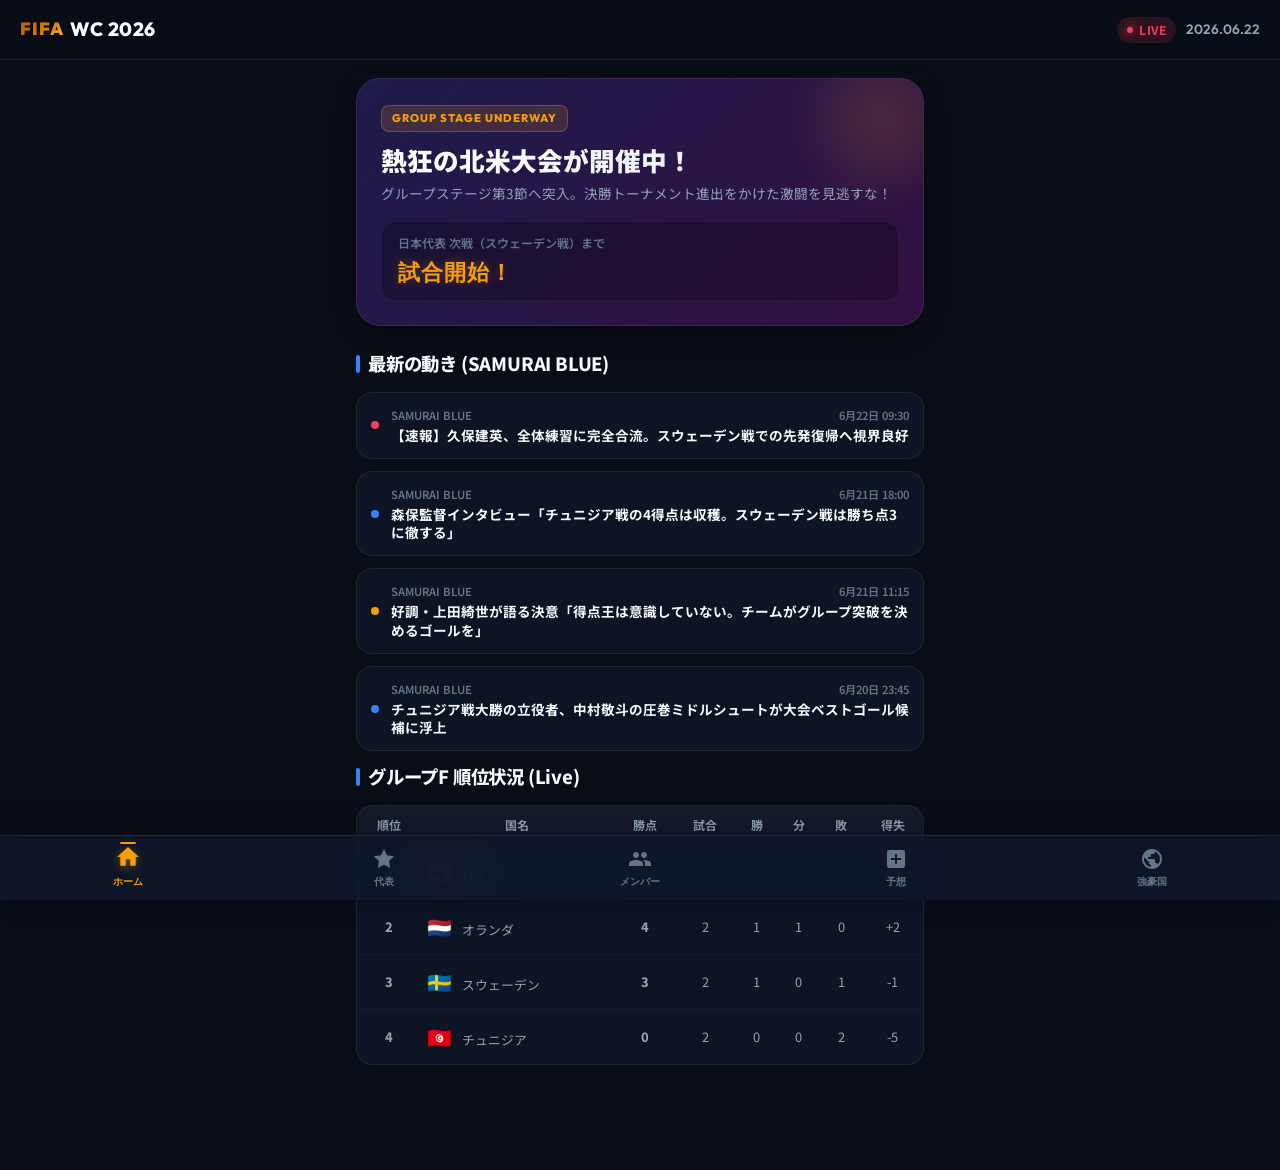
==== index.html @ cc1949cf "Initial commit: World Cup 2026 PWA Dashboard" ====
<!DOCTYPE html>
<html lang="ja">
<head>
  <meta charset="UTF-8">
  <title>World Cup 2026 Hub</title>
  
  <!-- Viewport settings for iOS WebApp (standalone) -->
  <meta name="viewport" content="width=device-width, initial-scale=1.0, maximum-scale=1.0, user-scalable=no, viewport-fit=cover">
  
  <!-- PWA & Apple Specific Tags -->
  <link rel="manifest" href="manifest.json">
  <meta name="apple-mobile-web-app-capable" content="yes">
  <meta name="apple-mobile-web-app-status-bar-style" content="black-translucent">
  <meta name="apple-mobile-web-app-title" content="WC2026">
  <link rel="apple-touch-icon" href="assets/icon.svg">
  
  <!-- Google Fonts (Outfit & Noto Sans JP) -->
  <link rel="preconnect" href="https://fonts.googleapis.com">
  <link rel="preconnect" href="https://fonts.gstatic.com" crossorigin>
  <link href="https://fonts.googleapis.com/css2?family=Noto+Sans+JP:wght@400;500;700;900&family=Outfit:wght@400;600;800;900&display=swap" rel="stylesheet">
  
  <!-- Custom Stylesheet -->
  <link rel="stylesheet" href="style.css">
</head>
<body>
  
  <!-- Status Bar Overlays for iOS Translucent Style -->
  <div class="status-bar-overlay"></div>

  <!-- App Header -->
  <header class="app-header">
    <div class="header-logo">
      <span class="logo-accent">FIFA</span>
      <span class="logo-title">WC 2026</span>
    </div>
    <div class="header-status">
      <span class="live-indicator"><span class="pulse-dot"></span>LIVE</span>
      <span class="current-date" id="headerDate">2026.06.22</span>
    </div>
  </header>

  <!-- App Body Containers for Tabs -->
  <main class="app-content">
    
    <!-- Pull to Refresh Indicator -->
    <div class="ptr-container" id="ptrContainer">
      <div class="ptr-icon-wrap">
        <svg class="ptr-icon" id="ptrIcon" viewBox="0 0 24 24">
          <path d="M17.65 6.35A7.958 7.958 0 0012 4c-4.42 0-7.99 3.58-7.99 8s3.57 8 7.99 8c3.73 0 6.84-2.55 7.73-6h-2.08c-.82 2.33-3.04 4-5.65 4-3.31 0-6-2.69-6-6s2.69-6 6-6c1.66 0 3.14.69 4.22 1.78L13 11h7V4l-2.35 2.35z" fill="currentColor"/>
        </svg>
      </div>
      <span class="ptr-text" id="ptrText">引っ張って更新</span>
    </div>
    
    <!-- ==================== HOME TAB ==================== -->
    <section id="tab-home" class="tab-view active">
      <div class="hero-card">
        <div class="hero-bg-accent"></div>
        <div class="hero-content">
          <span class="badge">GROUP STAGE UNDERWAY</span>
          <h1>熱狂の北米大会が開催中！</h1>
          <p>グループステージ第3節へ突入。決勝トーナメント進出をかけた激闘を見逃すな！</p>
          <div class="countdown-container">
            <div class="countdown-label">日本代表 次戦（スウェーデン戦）まで</div>
            <div class="countdown-timer" id="countdownTimer">03日 12時間 45分</div>
          </div>
        </div>
      </div>

      <div class="section-title">
        <h2>最新の動き (SAMURAI BLUE)</h2>
      </div>
      <div class="news-list" id="homeNewsList">
        <!-- JSで動的に追加されます -->
      </div>

      <div class="section-title">
        <h2>グループF 順位状況 (Live)</h2>
      </div>
      <div class="group-mini-table">
        <table class="styled-table">
          <thead>
            <tr>
              <th>順位</th>
              <th>国名</th>
              <th>勝点</th>
              <th>試合</th>
              <th>勝</th>
              <th>分</th>
              <th>敗</th>
              <th>得失</th>
            </tr>
          </thead>
          <tbody id="homeGroupTable">
            <!-- JSで動的に追加されます -->
          </tbody>
        </table>
      </div>
    </section>

    <!-- ==================== JAPAN TAB ==================== -->
    <section id="tab-japan" class="tab-view">
      <div class="view-header">
        <h1>SAMURAI BLUE</h1>
        <p>グループF：オランダ、日本、スウェーデン、チュニジア</p>
      </div>

      <div class="sub-tabs">
        <button class="sub-tab-btn active" data-subtab="japan-results">対戦成績・日程</button>
        <button class="sub-tab-btn" data-subtab="japan-pitch">スタメン編成 (Starting XI)</button>
      </div>

      <!-- サブタブ：試合結果 -->
      <div id="subtab-japan-results" class="subtab-view active">
        <div class="match-card-list">
          <!-- 試合1 -->
          <div class="match-card completed">
            <div class="match-meta">第1節 - 6月14日 (日) | 試合終了</div>
            <div class="match-teams">
              <div class="team-row">
                <span class="flag">🇳🇱</span>
                <span class="team-name">オランダ</span>
                <span class="score">2</span>
              </div>
              <div class="team-row">
                <span class="flag">🇯🇵</span>
                <span class="team-name">日本</span>
                <span class="score">2</span>
              </div>
            </div>
            <div class="match-detail-summary">
              <p>【得点者】日：堂安 (35分), 鎌田 (78分) / オ：ガクポ (12分), デパイ (88分 PK)</p>
              <p class="summary-text">強豪オランダ相手に先制されるも逆転。終了間際のPKで引き分けに終わるが、貴重な勝点1を獲得！</p>
            </div>
          </div>
          <!-- 試合2 -->
          <div class="match-card completed highlight">
            <div class="match-meta">第2節 - 6月20日 (土) | 試合終了</div>
            <div class="match-teams">
              <div class="team-row">
                <span class="flag">🇯🇵</span>
                <span class="team-name font-bold">日本</span>
                <span class="score font-bold">4</span>
              </div>
              <div class="team-row">
                <span class="flag">🇹🇳</span>
                <span class="team-name">チュニジア</span>
                <span class="score">0</span>
              </div>
            </div>
            <div class="match-detail-summary">
              <p>【得点者】日：上田 (8分, 42分), 久保 (61分), 中村 (85分)</p>
              <p class="summary-text">上田の2得点を含む怒涛のゴールラッシュ。終始試合を支配し、無失点でワールドカップ初勝利！</p>
            </div>
          </div>
          <!-- 試合3 -->
          <div class="match-card upcoming">
            <div class="match-meta">第3節 - 6月25日 (木) | 16:00 (日本時間 6月26日 05:00)</div>
            <div class="match-teams">
              <div class="team-row">
                <span class="flag">🇯🇵</span>
                <span class="team-name">日本</span>
                <span class="score">-</span>
              </div>
              <div class="team-row">
                <span class="flag">🇸🇪</span>
                <span class="team-name">スウェーデン</span>
                <span class="score">-</span>
              </div>
            </div>
            <div class="match-action-area">
              <button class="btn btn-primary btn-sm predict-btn-shortcut">試合結果を予想する</button>
            </div>
          </div>
        </div>
      </div>

      <!-- サブタブ：スタメン編成 -->
      <div id="subtab-japan-pitch" class="subtab-view">
        <div class="pitch-instructions">
          <p>ポジションを選択し、リストから選手を配置してスタメンを作成しましょう。戦術ボードとして使用できます。</p>
        </div>

        <div class="pitch-container">
          <div class="soccer-pitch" id="soccerPitch">
            <!-- ポジションノード (4-2-3-1 フォーメーション例) -->
            <!-- FW -->
            <div class="pitch-node" data-position="CF" style="top: 15%; left: 50%;">
              <div class="node-player">+</div>
              <span class="node-label">CF</span>
            </div>
            <!-- MF -->
            <div class="pitch-node" data-position="LWG" style="top: 35%; left: 20%;">
              <div class="node-player">+</div>
              <span class="node-label">LWG</span>
            </div>
            <div class="pitch-node" data-position="OH" style="top: 35%; left: 50%;">
              <div class="node-player">+</div>
              <span class="node-label">OH</span>
            </div>
            <div class="pitch-node" data-position="RWG" style="top: 35%; left: 80%;">
              <div class="node-player">+</div>
              <span class="node-label">RWG</span>
            </div>
            <div class="pitch-node" data-position="LDMF" style="top: 58%; left: 33%;">
              <div class="node-player">+</div>
              <span class="node-label">DMF</span>
            </div>
            <div class="pitch-node" data-position="RDMF" style="top: 58%; left: 67%;">
              <div class="node-player">+</div>
              <span class="node-label">DMF</span>
            </div>
            <!-- DF -->
            <div class="pitch-node" data-position="LSB" style="top: 75%; left: 15%;">
              <div class="node-player">+</div>
              <span class="node-label">SB</span>
            </div>
            <div class="pitch-node" data-position="LCB" style="top: 77%; left: 38%;">
              <div class="node-player">+</div>
              <span class="node-label">CB</span>
            </div>
            <div class="pitch-node" data-position="RCB" style="top: 77%; left: 62%;">
              <div class="node-player">+</div>
              <span class="node-label">CB</span>
            </div>
            <div class="pitch-node" data-position="RSB" style="top: 75%; left: 85%;">
              <div class="node-player">+</div>
              <span class="node-label">SB</span>
            </div>
            <!-- GK -->
            <div class="pitch-node" data-position="GK" style="top: 90%; left: 50%;">
              <div class="node-player">+</div>
              <span class="node-label">GK</span>
            </div>
          </div>
        </div>

        <div class="pitch-actions">
          <button class="btn btn-secondary" id="clearPitchBtn">スタメンをクリア</button>
          <button class="btn btn-primary" id="savePitchBtn">スタメンを保存</button>
        </div>
      </div>
    </section>

    <!-- ==================== PLAYERS TAB ==================== -->
    <section id="tab-players" class="tab-view">
      <div class="view-header">
        <h1>日本代表招集メンバー</h1>
        <p>W杯2026登録メンバー26名の一覧とステータス</p>
      </div>

      <!-- フィルターバー -->
      <div class="filter-bar">
        <button class="filter-chip active" data-pos="ALL">すべて</button>
        <button class="filter-chip" data-pos="GK">GK</button>
        <button class="filter-chip" data-pos="DF">DF</button>
        <button class="filter-chip" data-pos="MF">MF</button>
        <button class="filter-chip" data-pos="FW">FW</button>
      </div>

      <!-- メンバーカードグリッド -->
      <div class="players-grid" id="playersGrid">
        <!-- JSで動的に追加されます -->
      </div>
    </section>

    <!-- ==================== PREDICTOR TAB ==================== -->
    <section id="tab-predictor" class="tab-view">
      <div class="view-header">
        <h1>海外オッズ予想 &amp; シミュレーター</h1>
        <p>海外ブックメーカーオッズのリアルタイム予測と決勝トーナメント勝敗予想</p>
      </div>

      <div class="sub-tabs">
        <button class="sub-tab-btn active" data-subtab="predictor-game">海外オッズ・AI予想</button>
        <button class="sub-tab-btn" data-subtab="predictor-bracket">決勝トーナメント予想</button>
      </div>

      <!-- サブタブ：海外オッズ予想 -->
      <div id="subtab-predictor-game" class="subtab-view active">
        
        <div class="odds-predictor-card">
          <h3>対戦カード＆オッズ分析</h3>
          <p class="card-desc">対戦チームを選択すると、海外の主要ブックメーカーの最新オッズとAI勝敗確率をリアルタイム計算します。</p>
          
          <div class="match-select-container">
            <label for="oddsMatchSelector" class="select-label">対象の対戦カードを選択:</label>
            <select id="oddsMatchSelector" class="ios-select full-width">
              <!-- JSで動的に追加されます -->
            </select>
          </div>

          <div class="team-select-grid" style="margin-top: 18px;">
            <div class="team-select-box">
              <span class="select-flag" id="flagSelectA">🇯🇵</span>
              <div class="team-select-name" id="nameTeamA">日本</div>
              <div class="team-rating-badge" id="ratingA">Rating: 84</div>
            </div>
            
            <div class="vs-divider">VS</div>
            
            <div class="team-select-box">
              <span class="select-flag" id="flagSelectB">🇸🇪</span>
              <div class="team-select-name" id="nameTeamB">スウェーデン</div>
              <div class="team-rating-badge" id="ratingB">Rating: 85</div>
            </div>
          </div>
        </div>

        <!-- オッズ表示セクション -->
        <div class="odds-display-card">
          <h4>🏆 海外ブックメーカー オッズ比較</h4>
          <div class="odds-table-container">
            <table class="odds-table">
              <thead>
                <tr>
                  <th>ブックメーカー</th>
                  <th id="labelWinA">チームA 勝</th>
                  <th>引き分け</th>
                  <th id="labelWinB">チームB 勝</th>
                </tr>
              </thead>
              <tbody>
                <tr id="bookmaker-bet365">
                  <td class="bookie-name"><span class="bookie-logo green">bet365</span></td>
                  <td class="odds-val" id="oddsA-bet365">-</td>
                  <td class="odds-val" id="oddsD-bet365">-</td>
                  <td class="odds-val" id="oddsB-bet365">-</td>
                </tr>
                <tr id="bookmaker-williamhill">
                  <td class="bookie-name"><span class="bookie-logo blue">William Hill</span></td>
                  <td class="odds-val" id="oddsA-williamhill">-</td>
                  <td class="odds-val" id="oddsD-williamhill">-</td>
                  <td class="odds-val" id="oddsB-williamhill">-</td>
                </tr>
                <tr id="bookmaker-unibet">
                  <td class="bookie-name"><span class="bookie-logo red">1xBet</span></td>
                  <td class="odds-val" id="oddsA-unibet">-</td>
                  <td class="odds-val" id="oddsD-unibet">-</td>
                  <td class="odds-val" id="oddsB-unibet">-</td>
                </tr>
              </tbody>
            </table>
          </div>
        </div>

        <!-- 確率 & AI予想セクション -->
        <div class="analysis-card">
          <h4>📊 AI 勝敗予測確率</h4>
          
          <div class="probability-bar-wrapper">
            <div class="prob-labels">
              <span id="probLabelA">チームA: 33%</span>
              <span id="probLabelD">引き分け: 33%</span>
              <span id="probLabelB">チームB: 33%</span>
            </div>
            <div class="prob-bar-container">
              <div class="prob-bar win-a" id="probBarA" style="width: 33.3%;"></div>
              <div class="prob-bar draw" id="probBarD" style="width: 33.3%;"></div>
              <div class="prob-bar win-b" id="probBarB" style="width: 33.3%;"></div>
            </div>
          </div>

          <div class="score-predictions-section">
            <h5>🎯 最も確率の高いスコア予想 (海外AI)</h5>
            <ol class="score-pred-list" id="scorePredList">
              <!-- JSで動的に追加されます -->
            </ol>
          </div>

          <div class="tactical-commentary-section">
            <h5>📝 ブックメーカー・AI分析レポート</h5>
            <p class="analysis-text" id="aiAnalysisText">
              ロード中...
            </p>
          </div>
        </div>
      </div>

      <!-- サブタブ：決勝トーナメント予想 -->
      <div id="subtab-predictor-bracket" class="subtab-view">
        <div class="bracket-intro">
          <p>決勝トーナメント（ラウンド16以降を想定した主要カード）の勝ち抜けチームをタップして、あなたの優勝予想を作成しましょう！</p>
        </div>

        <div class="bracket-wrapper">
          <div class="bracket-container">
            <!-- 準々決勝 -->
            <div class="bracket-round">
              <div class="round-title">準々決勝</div>
              
              <div class="bracket-match" data-match-id="q1">
                <div class="bracket-team" data-team-id="ARG" onclick="predictBracketWinner('q1', 'ARG')">
                  <span class="flag">🇦🇷</span> <span class="name">アルゼンチン</span>
                </div>
                <div class="bracket-team" data-team-id="ENG" onclick="predictBracketWinner('q1', 'ENG')">
                  <span class="flag">🏴󠁧󠁢󠁥󠁮󠁧󠁿</span> <span class="name">イングランド</span>
                </div>
              </div>

              <div class="bracket-match" data-match-id="q2">
                <div class="bracket-team" data-team-id="ESP" onclick="predictBracketWinner('q2', 'ESP')">
                  <span class="flag">🇪🇸</span> <span class="name">スペイン</span>
                </div>
                <div class="bracket-team" data-team-id="GER" onclick="predictBracketWinner('q2', 'GER')">
                  <span class="flag">🇩🇪</span> <span class="name">ドイツ</span>
                </div>
              </div>

              <div class="bracket-match" data-match-id="q3">
                <div class="bracket-team" data-team-id="FRA" onclick="predictBracketWinner('q3', 'FRA')">
                  <span class="flag">🇫🇷</span> <span class="name">フランス</span>
                </div>
                <div class="bracket-team" data-team-id="POR" onclick="predictBracketWinner('q3', 'POR')">
                  <span class="flag">🇵🇹</span> <span class="name">ポルトガル</span>
                </div>
              </div>

              <div class="bracket-match" data-match-id="q4">
                <div class="bracket-team" data-team-id="BRA" onclick="predictBracketWinner('q4', 'BRA')">
                  <span class="flag">🇧🇷</span> <span class="name">ブラジル</span>
                </div>
                <div class="bracket-team" data-team-id="JPN" onclick="predictBracketWinner('q4', 'JPN')">
                  <span class="flag">🇯🇵</span> <span class="name">日本</span>
                </div>
              </div>
            </div>

            <!-- 準決勝 -->
            <div class="bracket-round">
              <div class="round-title">準決勝</div>

              <div class="bracket-match" data-match-id="sf1">
                <div class="bracket-team placeholder" data-slot="q1-winner">
                  <span class="name">Q1勝者</span>
                </div>
                <div class="bracket-team placeholder" data-slot="q2-winner">
                  <span class="name">Q2勝者</span>
                </div>
              </div>

              <div class="bracket-match" data-match-id="sf2">
                <div class="bracket-team placeholder" data-slot="q3-winner">
                  <span class="name">Q3勝者</span>
                </div>
                <div class="bracket-team placeholder" data-slot="q4-winner">
                  <span class="name">Q4勝者</span>
                </div>
              </div>
            </div>

            <!-- 決勝 -->
            <div class="bracket-round">
              <div class="round-title">決勝</div>
              <div class="bracket-match final" data-match-id="f">
                <div class="bracket-team placeholder" data-slot="sf1-winner">
                  <span class="name">SF1勝者</span>
                </div>
                <div class="bracket-team placeholder" data-slot="sf2-winner">
                  <span class="name">SF2勝者</span>
                </div>
              </div>
              
              <!-- 優勝国 -->
              <div class="champion-display hidden" id="championDisplay">
                <div class="trophy-icon">🏆</div>
                <div class="champ-title">あなたの優勝予想</div>
                <div class="champ-team" id="champTeamText">-</div>
              </div>
            </div>

          </div>
        </div>
        
        <div class="bracket-actions">
          <button class="btn btn-secondary" id="resetBracketBtn">リセット</button>
        </div>
      </div>
    </section>

    <!-- ==================== POWERS TAB ==================== -->
    <section id="tab-powers" class="tab-view">
      <div class="view-header">
        <h1>世界の強豪国情報</h1>
        <p>2026年大会の優勝候補チームのステータスと主力選手</p>
      </div>

      <div class="powers-list" id="powersList">
        <!-- JSで動的に追加されます -->
      </div>
    </section>

  </main>

  <!-- Player Selection Modal (for Pitch Starting XI Builder) -->
  <div class="modal-overlay" id="playerModal">
    <div class="modal-content">
      <div class="modal-header">
        <h3 id="modalTitle">選手を選択</h3>
        <button class="close-btn" id="closeModalBtn">&times;</button>
      </div>
      <div class="modal-body">
        <ul class="modal-player-list" id="modalPlayerList">
          <!-- JSで動的に選手リストが生成されます -->
        </ul>
      </div>
    </div>
  </div>

  <!-- iOS PWA Install Instruction Banner -->
  <div class="ios-install-banner hidden" id="iosInstallBanner">
    <div class="banner-body">
      <div class="banner-icon">
        <img src="assets/icon.svg" alt="App Icon">
      </div>
      <div class="banner-text">
        <h4>ホーム画面に追加して起動！</h4>
        <p>Safariのメニューから「ホーム画面に追加」すると、全画面でネイティブアプリのように使えます。</p>
      </div>
      <button class="banner-close" id="closeInstallBannerBtn">&times;</button>
    </div>
    <div class="banner-instruction">
      下部の共有ボタン <span class="share-icon-dummy">⎋</span> をタップし、「ホーム画面に追加」を選択してください。
    </div>
  </div>

  <!-- iOS-like Bottom Navigation Bar -->
  <nav class="app-navbar">
    <button class="nav-item active" data-tab="home">
      <svg class="nav-icon" viewBox="0 0 24 24">
        <path d="M10 20v-6h4v6h5v-8h3L12 3 2 12h3v8z"/>
      </svg>
      <span class="nav-label">ホーム</span>
    </button>
    <button class="nav-item" data-tab="japan">
      <svg class="nav-icon" viewBox="0 0 24 24">
        <polygon points="12 2 15.09 8.26 22 9.27 17 14.14 18.18 21.02 12 17.77 5.82 21.02 7 14.14 2 9.27 8.91 8.26 12 2"/>
      </svg>
      <span class="nav-label">代表</span>
    </button>
    <button class="nav-item" data-tab="players">
      <svg class="nav-icon" viewBox="0 0 24 24">
        <path d="M16 11c1.66 0 2.99-1.34 2.99-3S17.66 5 16 5c-1.66 0-3 1.34-3 3s1.34 3 3 3zm-8 0c1.66 0 2.99-1.34 2.99-3S9.66 5 8 5C6.34 5 5 6.34 5 8s1.34 3 3 3zm0 2c-2.33 0-7 1.17-7 3.5V19h14v-2.5c0-2.33-4.67-3.5-7-3.5zm8 0c-.29 0-.62.02-.97.05 1.16.84 1.97 1.97 1.97 3.45V19h6v-2.5c0-2.33-4.67-3.5-7-3.5z"/>
      </svg>
      <span class="nav-label">メンバー</span>
    </button>
    <button class="nav-item" data-tab="predictor">
      <svg class="nav-icon" viewBox="0 0 24 24">
        <path d="M19 3H5c-1.1 0-2 .9-2 2v14c0 1.1.9 2 2 2h14c1.1 0 2-.9 2-2V5c0-1.1-.9-2-2-2zm-2 10h-4v4h-2v-4H7v-2h4V7h2v4h4v2z"/>
      </svg>
      <span class="nav-label">予想</span>
    </button>
    <button class="nav-item" data-tab="powers">
      <svg class="nav-icon" viewBox="0 0 24 24">
        <path d="M12 2C6.48 2 2 6.48 2 12s4.48 10 10 10 10-4.48 10-10S17.52 2 12 2zm-1 17.93c-3.95-.49-7-3.85-7-7.93 0-.62.08-1.21.21-1.79L9 15v1c0 1.1.9 2 2 2v1.93zm6.9-2.53c-.26-.81-1-1.4-1.9-1.4h-1v-3c0-.55-.45-1-1-1h-6v-2h2c.55 0 1-.45 1-1V7h2c1.1 0 2-.9 2-2v-.41c2.93 1.19 5 4.06 5 7.41 0 2.08-.8 3.97-2.1 5.4z"/>
      </svg>
      <span class="nav-label">強豪国</span>
    </button>
  </nav>

  <!-- PWA Registration scripts -->
  <script>
    if ('serviceWorker' in navigator) {
      window.addEventListener('load', () => {
        navigator.serviceWorker.register('./sw.js')
          .then((reg) => console.log('Service Worker registered successfully!', reg.scope))
          .catch((err) => console.error('Service Worker registration failed:', err));
      });
    }
  </script>
  
  <!-- Custom Logic JS -->
  <script src="app.js"></script>
</body>
</html>
---- style.css ----
/* ==========================================================================
   CSS Design System & Variables (WC 2026 Dashboard PWA)
   ========================================================================== */

:root {
  /* iOS Safe Colors & Curated Palette */
  --bg-primary: #090d16;
  --bg-secondary: #0f172a;
  --bg-tertiary: #1e293b;
  --bg-glass: rgba(15, 23, 42, 0.75);
  --border-glass: rgba(255, 255, 255, 0.08);
  
  --text-primary: #f8fafc;
  --text-secondary: #94a3b8;
  --text-tertiary: #64748b;
  
  --color-primary: #3b82f6; /* Classic Blue */
  --color-primary-rgb: 59, 130, 246;
  --color-accent: #f59e0b;  /* Gold */
  --color-success: #10b981; /* Pitch Green */
  --color-error: #f43f5e;   /* Red */
  
  --gradient-samurai: linear-gradient(135deg, #0a2540 0%, #004b87 50%, #0080ff 100%);
  --gradient-gold: linear-gradient(135deg, #b45309 0%, #d97706 50%, #fbbf24 100%);
  --gradient-dark: linear-gradient(180deg, #0f172a 0%, #020617 100%);
  --gradient-pitch: linear-gradient(180deg, #15803d 0%, #166534 100%);
  --gradient-glow: linear-gradient(135deg, #1e1b4b 0%, #311042 100%);
  
  /* Safe Area variables for iPhone */
  --safe-top: env(safe-area-inset-top, 0px);
  --safe-bottom: env(safe-area-inset-bottom, 0px);
  --header-height: calc(60px + var(--safe-top));
  --navbar-height: calc(65px + var(--safe-bottom));
  
  --shadow-sm: 0 2px 8px rgba(0, 0, 0, 0.2);
  --shadow-md: 0 8px 24px rgba(0, 0, 0, 0.35);
  --shadow-lg: 0 16px 48px rgba(0, 0, 0, 0.5);
  --shadow-glow: 0 0 15px rgba(245, 158, 11, 0.4);
}

/* ==========================================================================
   Base Elements & Reset
   ========================================================================== */

* {
  box-sizing: border-box;
  margin: 0;
  padding: 0;
  -webkit-tap-highlight-color: transparent;
  -webkit-font-smoothing: antialiased;
}

body {
  font-family: 'Noto Sans JP', 'Outfit', -apple-system, BlinkMacSystemFont, sans-serif;
  background-color: var(--bg-primary);
  color: var(--text-primary);
  line-height: 1.5;
  overflow-x: hidden;
  overflow-y: scroll;
  padding-top: var(--header-height);
  padding-bottom: var(--navbar-height);
  user-select: none;
}

/* ==========================================================================
   Layout Shell (Header & Footer Navigation)
   ========================================================================== */

/* Status bar fill for translucent iOS setup */
.status-bar-overlay {
  position: fixed;
  top: 0;
  left: 0;
  right: 0;
  height: var(--safe-top);
  background-color: rgba(9, 13, 22, 0.95);
  backdrop-filter: blur(20px);
  z-index: 1001;
}

.app-header {
  position: fixed;
  top: 0;
  left: 0;
  right: 0;
  height: var(--header-height);
  padding-top: var(--safe-top);
  background: rgba(9, 13, 22, 0.85);
  backdrop-filter: blur(20px);
  border-bottom: 1px solid var(--border-glass);
  display: flex;
  justify-content: space-between;
  align-items: center;
  padding-left: 20px;
  padding-right: 20px;
  z-index: 1000;
}

.header-logo {
  display: flex;
  align-items: center;
  gap: 6px;
  font-family: 'Outfit', sans-serif;
}

.logo-accent {
  background: var(--gradient-gold);
  -webkit-background-clip: text;
  -webkit-text-fill-color: transparent;
  font-weight: 900;
  font-size: 1.1rem;
  letter-spacing: 1px;
}

.logo-title {
  font-weight: 800;
  font-size: 1.2rem;
  letter-spacing: 0.5px;
}

.header-status {
  display: flex;
  align-items: center;
  gap: 10px;
}

.live-indicator {
  display: inline-flex;
  align-items: center;
  gap: 6px;
  background-color: rgba(244, 63, 94, 0.15);
  color: var(--color-error);
  padding: 4px 10px;
  border-radius: 20px;
  font-size: 0.75rem;
  font-weight: 700;
  letter-spacing: 0.5px;
}

.pulse-dot {
  width: 6px;
  height: 6px;
  background-color: var(--color-error);
  border-radius: 50%;
  box-shadow: 0 0 8px var(--color-error);
  animation: pulse 1.5s infinite;
}

.current-date {
  font-family: 'Outfit', sans-serif;
  color: var(--text-secondary);
  font-size: 0.85rem;
  font-weight: 600;
}

/* iOS Bottom Nav Bar */
.app-navbar {
  position: fixed;
  bottom: 0;
  left: 0;
  right: 0;
  height: var(--navbar-height);
  padding-bottom: var(--safe-bottom);
  background: rgba(15, 23, 42, 0.9);
  backdrop-filter: blur(20px);
  border-top: 1px solid var(--border-glass);
  display: flex;
  justify-content: space-around;
  align-items: center;
  z-index: 1000;
  box-shadow: 0 -4px 30px rgba(0, 0, 0, 0.3);
}

.nav-item {
  background: none;
  border: none;
  outline: none;
  display: flex;
  flex-direction: column;
  align-items: center;
  justify-content: center;
  color: var(--text-tertiary);
  width: 20%;
  height: 52px;
  gap: 4px;
  transition: color 0.3s cubic-bezier(0.16, 1, 0.3, 1), transform 0.2s ease;
  position: relative;
}

.nav-icon {
  width: 24px;
  height: 24px;
  fill: currentColor;
  transition: transform 0.3s cubic-bezier(0.16, 1, 0.3, 1);
}

.nav-label {
  font-size: 0.65rem;
  font-weight: 600;
  letter-spacing: 0.2px;
}

.nav-item.active {
  color: var(--color-accent);
}

.nav-item.active .nav-icon {
  transform: translateY(-2px) scale(1.1);
  filter: drop-shadow(0 2px 4px rgba(245, 158, 11, 0.4));
}

.nav-item.active::after {
  content: '';
  position: absolute;
  top: 0;
  width: 16px;
  height: 2px;
  background-color: var(--color-accent);
  border-radius: 1px;
}

/* ==========================================================================
   Content Framework & Transitions
   ========================================================================== */

.app-content {
  padding: 16px;
  max-width: 600px;
  margin: 0 auto;
}

.tab-view {
  display: none;
  animation: fadeIn 0.4s cubic-bezier(0.16, 1, 0.3, 1) forwards;
}

.tab-view.active {
  display: block;
}

.subtab-view {
  display: none;
}

.subtab-view.active {
  display: block;
}

/* ==========================================================================
   UI Components (Cards, Buttons, Tables)
   ========================================================================== */

/* Hero dashboard card */
.hero-card {
  position: relative;
  background: var(--gradient-glow);
  border-radius: 24px;
  overflow: hidden;
  padding: 24px;
  margin-bottom: 24px;
  border: 1px solid var(--border-glass);
  box-shadow: var(--shadow-md);
}

.hero-bg-accent {
  position: absolute;
  top: -50px;
  right: -50px;
  width: 180px;
  height: 180px;
  background: radial-gradient(circle, rgba(245, 158, 11, 0.2) 0%, rgba(245, 158, 11, 0) 70%);
  filter: blur(20px);
}

.badge {
  display: inline-block;
  background: rgba(245, 158, 11, 0.15);
  color: var(--color-accent);
  font-family: 'Outfit', sans-serif;
  font-size: 0.7rem;
  font-weight: 800;
  letter-spacing: 1px;
  padding: 4px 10px;
  border-radius: 8px;
  margin-bottom: 12px;
  border: 1px solid rgba(245, 158, 11, 0.3);
}

.hero-content h1 {
  font-size: 1.6rem;
  font-weight: 900;
  line-height: 1.25;
  margin-bottom: 8px;
  background: linear-gradient(to right, #ffffff, #e2e8f0);
  -webkit-background-clip: text;
  -webkit-text-fill-color: transparent;
}

.hero-content p {
  color: var(--text-secondary);
  font-size: 0.85rem;
  margin-bottom: 18px;
  line-height: 1.4;
}

.countdown-container {
  background: rgba(0, 0, 0, 0.25);
  padding: 12px 16px;
  border-radius: 14px;
  border: 1px solid rgba(255, 255, 255, 0.05);
}

.countdown-label {
  font-size: 0.75rem;
  color: var(--text-tertiary);
  margin-bottom: 4px;
  font-weight: 600;
}

.countdown-timer {
  font-family: 'Outfit', sans-serif;
  font-size: 1.35rem;
  font-weight: 900;
  color: var(--color-accent);
  letter-spacing: 1px;
  text-shadow: 0 0 10px rgba(245, 158, 11, 0.3);
}

/* Sections */
.section-title {
  display: flex;
  justify-content: space-between;
  align-items: center;
  margin-bottom: 14px;
  margin-top: 10px;
}

.section-title h2 {
  font-size: 1.15rem;
  font-weight: 800;
  letter-spacing: -0.2px;
  display: flex;
  align-items: center;
  gap: 8px;
}

.section-title h2::before {
  content: '';
  width: 4px;
  height: 18px;
  background-color: var(--color-primary);
  border-radius: 2px;
}

.view-header {
  margin-bottom: 20px;
}

.view-header h1 {
  font-size: 1.7rem;
  font-weight: 900;
  letter-spacing: -0.5px;
}

.view-header p {
  color: var(--text-secondary);
  font-size: 0.85rem;
  margin-top: 2px;
}

/* Sub-tabs */
.sub-tabs {
  display: flex;
  background-color: var(--bg-secondary);
  border: 1px solid var(--border-glass);
  padding: 4px;
  border-radius: 12px;
  margin-bottom: 16px;
}

.sub-tab-btn {
  flex: 1;
  background: none;
  border: none;
  outline: none;
  color: var(--text-secondary);
  font-size: 0.8rem;
  font-weight: 700;
  padding: 8px 12px;
  border-radius: 8px;
  transition: all 0.25s ease;
}

.sub-tab-btn.active {
  background-color: var(--bg-tertiary);
  color: var(--text-primary);
  box-shadow: var(--shadow-sm);
}

/* Buttons */
.btn {
  display: inline-flex;
  align-items: center;
  justify-content: center;
  gap: 8px;
  font-family: inherit;
  font-size: 0.85rem;
  font-weight: 700;
  padding: 12px 20px;
  border-radius: 12px;
  border: none;
  outline: none;
  cursor: pointer;
  transition: all 0.2s ease;
  width: auto;
}

.btn-primary {
  background: var(--gradient-gold);
  color: #000;
}

.btn-primary:active {
  transform: scale(0.97);
  opacity: 0.9;
}

.btn-secondary {
  background-color: var(--bg-tertiary);
  color: var(--text-primary);
  border: 1px solid var(--border-glass);
}

.btn-secondary:active {
  background-color: var(--bg-secondary);
}

.btn-sm {
  padding: 8px 14px;
  font-size: 0.75rem;
  border-radius: 8px;
}

.btn-block {
  width: 100%;
}

.mt-1 { margin-top: 4px; }
.mt-2 { margin-top: 8px; }
.font-bold { font-weight: 700; }

/* Tables */
.group-mini-table {
  background: var(--bg-glass);
  backdrop-filter: blur(15px);
  border-radius: 16px;
  overflow: hidden;
  border: 1px solid var(--border-glass);
  margin-bottom: 24px;
}

.styled-table {
  width: 100%;
  border-collapse: collapse;
  font-size: 0.8rem;
  text-align: center;
}

.styled-table th {
  background-color: rgba(255, 255, 255, 0.03);
  color: var(--text-secondary);
  font-weight: 700;
  padding: 10px 8px;
  border-bottom: 1px solid var(--border-glass);
  font-size: 0.75rem;
}

.styled-table td {
  padding: 12px 8px;
  border-bottom: 1px solid rgba(255, 255, 255, 0.03);
  color: var(--text-secondary);
}

.styled-table tr:last-child td {
  border-bottom: none;
}

.styled-table tr.highlight-row td {
  color: var(--text-primary);
  font-weight: 700;
  background-color: rgba(59, 130, 246, 0.05);
}

.styled-table tr.highlight-row td:first-child {
  border-left: 3px solid var(--color-primary);
}

/* ==========================================================================
   News Feed Components
   ========================================================================== */

.news-card {
  background: var(--bg-glass);
  backdrop-filter: blur(15px);
  border-radius: 16px;
  padding: 14px;
  margin-bottom: 12px;
  border: 1px solid var(--border-glass);
  display: flex;
  gap: 12px;
  align-items: center;
  transition: transform 0.2s ease, border-color 0.2s ease;
  text-decoration: none;
  color: inherit;
}

.news-card:active {
  transform: scale(0.98);
}

a.news-card:hover {
  border-color: rgba(255, 255, 255, 0.18);
  box-shadow: 0 4px 12px rgba(255, 255, 255, 0.02);
}

.news-tag-dot {
  width: 8px;
  height: 8px;
  border-radius: 50%;
  flex-shrink: 0;
}

.news-tag-dot.red { background-color: var(--color-error); }
.news-tag-dot.blue { background-color: var(--color-primary); }
.news-tag-dot.gold { background-color: var(--color-accent); }

.news-content {
  flex: 1;
}

.news-meta {
  display: flex;
  justify-content: space-between;
  font-size: 0.7rem;
  color: var(--text-tertiary);
  margin-bottom: 2px;
  font-weight: 600;
}

.news-title {
  font-size: 0.85rem;
  font-weight: 700;
  line-height: 1.35;
  color: var(--text-primary);
}

/* ==========================================================================
   Matches Cards (Results / Schedule)
   ========================================================================== */

.match-card-list {
  display: flex;
  flex-direction: column;
  gap: 14px;
}

.match-card {
  background: var(--bg-glass);
  backdrop-filter: blur(15px);
  border-radius: 18px;
  border: 1px solid var(--border-glass);
  padding: 16px;
  box-shadow: var(--shadow-sm);
  position: relative;
  overflow: hidden;
}

.match-card.highlight {
  border-color: rgba(59, 130, 246, 0.4);
  box-shadow: 0 4px 20px rgba(59, 130, 246, 0.15);
}

.match-meta {
  font-size: 0.72rem;
  color: var(--text-secondary);
  font-weight: 700;
  margin-bottom: 12px;
  border-bottom: 1px solid rgba(255, 255, 255, 0.05);
  padding-bottom: 6px;
  letter-spacing: 0.3px;
}

.match-teams {
  display: flex;
  flex-direction: column;
  gap: 10px;
  margin-bottom: 12px;
}

.team-row {
  display: flex;
  align-items: center;
  font-size: 0.95rem;
}

.flag {
  font-size: 1.25rem;
  margin-right: 10px;
  display: inline-flex;
}

.team-name {
  flex: 1;
  color: var(--text-secondary);
}

.font-bold {
  color: var(--text-primary);
  font-weight: 800;
}

.score {
  font-family: 'Outfit', sans-serif;
  font-weight: 700;
  font-size: 1.2rem;
  color: var(--text-secondary);
  width: 24px;
  text-align: right;
}

.score.font-bold {
  color: var(--color-accent);
  font-size: 1.35rem;
}

.match-detail-summary {
  font-size: 0.75rem;
  color: var(--text-tertiary);
  border-top: 1px dashed rgba(255, 255, 255, 0.05);
  padding-top: 8px;
}

.match-detail-summary p:first-child {
  color: var(--text-secondary);
  margin-bottom: 4px;
}

.summary-text {
  line-height: 1.35;
}

.match-action-area {
  margin-top: 10px;
}

/* ==========================================================================
   Starting XI & Pitch board
   ========================================================================== */

.pitch-instructions {
  background-color: rgba(59, 130, 246, 0.1);
  border-left: 3px solid var(--color-primary);
  padding: 10px 14px;
  border-radius: 0 10px 10px 0;
  font-size: 0.78rem;
  color: #93c5fd;
  margin-bottom: 16px;
}

.pitch-container {
  width: 100%;
  aspect-ratio: 3 / 4;
  max-width: 450px;
  margin: 0 auto 20px;
}

.soccer-pitch {
  width: 100%;
  height: 100%;
  background: var(--gradient-pitch);
  border-radius: 18px;
  position: relative;
  overflow: hidden;
  border: 4px solid rgba(255, 255, 255, 0.8);
  box-shadow: var(--shadow-md);
}

/* Soccer field layout marks */
.soccer-pitch::before {
  /* Center Line */
  content: '';
  position: absolute;
  top: 50%;
  left: 0;
  right: 0;
  height: 2px;
  background: rgba(255, 255, 255, 0.5);
}

.soccer-pitch::after {
  /* Center Circle */
  content: '';
  position: absolute;
  top: 50%;
  left: 50%;
  transform: translate(-50%, -50%);
  width: 80px;
  height: 80px;
  border: 2px fill none;
  border: 2px solid rgba(255, 255, 255, 0.5);
  border-radius: 50%;
}

/* Penalty Box Bottom */
.soccer-pitch-penalty-bottom {
  position: absolute;
  bottom: 0;
  left: 50%;
  transform: translateX(-50%);
  width: 60%;
  height: 15%;
  border: 2px solid rgba(255, 255, 255, 0.5);
  border-bottom: none;
}

/* Goal area */
.soccer-pitch-goal-bottom {
  position: absolute;
  bottom: 0;
  left: 50%;
  transform: translateX(-50%);
  width: 30%;
  height: 5%;
  border: 2px solid rgba(255, 255, 255, 0.5);
  border-bottom: none;
}

/* Penalty Box Top */
.soccer-pitch-penalty-top {
  position: absolute;
  top: 0;
  left: 50%;
  transform: translateX(-50%);
  width: 60%;
  height: 15%;
  border: 2px solid rgba(255, 255, 255, 0.5);
  border-top: none;
}

/* Pitch nodes for player slots */
.pitch-node {
  position: absolute;
  width: 52px;
  height: 52px;
  transform: translate(-50%, -50%);
  display: flex;
  flex-direction: column;
  align-items: center;
  z-index: 10;
}

.node-player {
  width: 42px;
  height: 42px;
  border-radius: 50%;
  background-color: var(--bg-secondary);
  border: 2px solid #fff;
  display: flex;
  align-items: center;
  justify-content: center;
  font-size: 0.65rem;
  font-weight: 800;
  color: var(--text-secondary);
  box-shadow: var(--shadow-sm);
  transition: all 0.25s cubic-bezier(0.175, 0.885, 0.32, 1.275);
  overflow: hidden; /* 画像がはみ出さないようにクリッピング */
}

.node-player.selected {
  background: var(--gradient-samurai);
  color: #fff;
  border-color: var(--color-accent);
  box-shadow: 0 4px 10px rgba(0, 75, 135, 0.5);
}

.node-avatar-img {
  width: 100%;
  height: 100%;
  object-fit: cover;
  display: block;
}

.pitch-node:active .node-player {
  transform: scale(0.9);
}

.node-label {
  font-size: 0.58rem;
  font-weight: 700;
  background-color: rgba(15, 23, 42, 0.85);
  padding: 1px 6px;
  border-radius: 4px;
  margin-top: 4px;
  color: #fff;
  white-space: nowrap;
  border: 1px solid rgba(255, 255, 255, 0.1);
  box-shadow: 0 1px 3px rgba(0, 0, 0, 0.2);
}

.pitch-actions {
  display: flex;
  gap: 12px;
  justify-content: center;
}

/* ==========================================================================
   Players Grid (Tab 3)
   ========================================================================== */

.filter-bar {
  display: flex;
  gap: 6px;
  overflow-x: auto;
  padding-bottom: 12px;
  margin-bottom: 16px;
  scrollbar-width: none;
}

.filter-bar::-webkit-scrollbar {
  display: none;
}

.filter-chip {
  flex-shrink: 0;
  background-color: var(--bg-secondary);
  border: 1px solid var(--border-glass);
  color: var(--text-secondary);
  padding: 6px 14px;
  border-radius: 20px;
  font-size: 0.78rem;
  font-weight: 700;
  cursor: pointer;
  transition: all 0.2s ease;
}

.filter-chip.active {
  background-color: var(--color-primary);
  color: #fff;
  border-color: var(--color-primary);
}

.players-grid {
  display: grid;
  grid-template-columns: repeat(2, 1fr);
  gap: 12px;
}

.player-card {
  background: var(--bg-glass);
  backdrop-filter: blur(15px);
  border-radius: 16px;
  padding: 14px;
  border: 1px solid var(--border-glass);
  display: flex;
  flex-direction: column;
  gap: 8px;
  box-shadow: var(--shadow-sm);
  position: relative;
  overflow: hidden;
}

.player-card-num {
  position: absolute;
  right: -8px;
  top: -8px;
  font-family: 'Outfit', sans-serif;
  font-size: 3rem;
  font-weight: 900;
  color: rgba(255, 255, 255, 0.03);
  pointer-events: none;
}

.player-card-header {
  display: flex;
  align-items: center;
  gap: 8px;
}

.player-avatar-wrap {
  width: 36px;
  height: 36px;
  border-radius: 50%;
  overflow: hidden;
  border: 1px solid var(--border-glass);
  box-shadow: var(--shadow-sm);
  background-color: var(--bg-tertiary);
  display: flex;
  align-items: center;
  justify-content: center;
  flex-shrink: 0;
}

.player-avatar-img {
  width: 100%;
  height: 100%;
  object-fit: cover;
  display: block;
}

.player-card-meta {
  display: flex;
  flex-direction: column;
}

.player-jersey {
  font-size: 0.65rem;
  font-weight: 800;
  color: var(--color-accent);
  font-family: 'Outfit', sans-serif;
}

.player-card-name {
  font-size: 0.9rem;
  font-weight: 700;
  color: var(--text-primary);
}

.player-card-details {
  font-size: 0.72rem;
  color: var(--text-secondary);
  display: flex;
  flex-direction: column;
  gap: 2px;
  border-top: 1px solid rgba(255, 255, 255, 0.04);
  padding-top: 6px;
}

.player-card-pos {
  display: inline-block;
  font-size: 0.62rem;
  font-weight: 800;
  padding: 1px 6px;
  border-radius: 4px;
  width: fit-content;
}

.player-card-pos.gk { background-color: rgba(245, 158, 11, 0.15); color: var(--color-accent); }
.player-card-pos.df { background-color: rgba(59, 130, 246, 0.15); color: var(--color-primary); }
.player-card-pos.mf { background-color: rgba(16, 185, 129, 0.15); color: var(--color-success); }
.player-card-pos.fw { background-color: rgba(244, 63, 94, 0.15); color: var(--color-error); }

/* ==========================================================================
   Predictor tab (Tab 4)
   ========================================================================== */

.simulator-card {
  background: var(--bg-glass);
  backdrop-filter: blur(15px);
  border-radius: 20px;
  padding: 18px;
  border: 1px solid var(--border-glass);
  margin-bottom: 20px;
  box-shadow: var(--shadow-md);
}

.simulator-card h3 {
  font-size: 1.1rem;
  font-weight: 800;
  margin-bottom: 4px;
}

.card-desc {
  font-size: 0.78rem;
  color: var(--text-secondary);
  margin-bottom: 16px;
}

.sim-selector-grid {
  display: flex;
  justify-content: space-around;
  align-items: center;
  margin-bottom: 20px;
}

.sim-team {
  display: flex;
  flex-direction: column;
  align-items: center;
  gap: 8px;
  width: 35%;
}

.sim-flag {
  font-size: 2.2rem;
  filter: drop-shadow(0 4px 8px rgba(0,0,0,0.25));
}

.sim-team label {
  font-family: 'Outfit', sans-serif;
  font-weight: 800;
  font-size: 0.85rem;
  letter-spacing: 0.5px;
  color: var(--text-secondary);
}

.sim-score-input {
  width: 60px;
  height: 50px;
  background-color: var(--bg-secondary);
  border: 1px solid var(--border-glass);
  border-radius: 12px;
  color: #fff;
  font-family: 'Outfit', sans-serif;
  font-size: 1.6rem;
  font-weight: 800;
  text-align: center;
  outline: none;
}

.sim-score-input:focus {
  border-color: var(--color-primary);
  box-shadow: 0 0 0 3px rgba(59, 130, 246, 0.2);
}

.sim-vs {
  font-family: 'Outfit', sans-serif;
  font-size: 1rem;
  font-weight: 900;
  color: var(--text-tertiary);
}

/* Sim outcomes display */
.simulation-result-container {
  background: var(--bg-glass);
  backdrop-filter: blur(15px);
  border-radius: 20px;
  padding: 18px;
  border: 1px solid var(--border-glass);
  margin-bottom: 24px;
  box-shadow: var(--shadow-md);
  animation: slideUp 0.4s cubic-bezier(0.16, 1, 0.3, 1) forwards;
}

.hidden {
  display: none !important;
}

.result-header {
  text-align: center;
  border-bottom: 1px solid rgba(255, 255, 255, 0.05);
  padding-bottom: 12px;
  margin-bottom: 14px;
}

.result-header h4 {
  font-size: 0.78rem;
  color: var(--text-secondary);
  font-weight: 700;
  letter-spacing: 0.5px;
}

.result-score {
  font-family: 'Outfit', sans-serif;
  font-size: 1.35rem;
  font-weight: 900;
  color: var(--color-accent);
  margin-top: 4px;
}

.match-stats-chart {
  margin-bottom: 18px;
}

.stat-row {
  display: flex;
  justify-content: space-between;
  font-size: 0.72rem;
  font-weight: 700;
  color: var(--text-secondary);
}

.stat-name {
  color: var(--text-tertiary);
  font-weight: 600;
}

.stat-val.left {
  text-align: left;
}

.stat-val.right {
  text-align: right;
}

.stat-bar-container {
  width: 100%;
  height: 6px;
  background-color: var(--bg-secondary);
  border-radius: 3px;
  margin-top: 4px;
  overflow: hidden;
}

.stat-bar {
  height: 100%;
  background-color: var(--color-primary);
  border-radius: 3px;
  transition: width 0.5s ease;
}

.match-timeline {
  margin-bottom: 16px;
}

.match-timeline h5, .match-commentary h5 {
  font-size: 0.8rem;
  font-weight: 800;
  margin-bottom: 8px;
  color: var(--text-primary);
}

.match-timeline ul {
  list-style: none;
  border-left: 2px solid rgba(255, 255, 255, 0.05);
  padding-left: 14px;
}

.timeline-event {
  position: relative;
  font-size: 0.78rem;
  margin-bottom: 10px;
  color: var(--text-secondary);
}

.timeline-event::before {
  content: '';
  position: absolute;
  left: -19px;
  top: 4px;
  width: 8px;
  height: 8px;
  border-radius: 50%;
  background-color: var(--color-accent);
  border: 2px solid var(--bg-primary);
}

.timeline-event-time {
  font-family: 'Outfit', sans-serif;
  font-weight: 700;
  color: var(--color-accent);
  margin-right: 4px;
}

.match-commentary {
  background-color: rgba(255, 255, 255, 0.02);
  padding: 10px 14px;
  border-radius: 12px;
  border: 1px solid rgba(255, 255, 255, 0.03);
}

.match-commentary p {
  font-size: 0.78rem;
  color: var(--text-secondary);
  line-height: 1.45;
}

/* Tournament Bracket Predictor */
.bracket-intro {
  font-size: 0.78rem;
  color: var(--text-secondary);
  margin-bottom: 16px;
  text-align: center;
}

.bracket-wrapper {
  width: 100%;
  overflow-x: auto;
  padding-bottom: 14px;
  scrollbar-width: thin;
}

.bracket-container {
  display: flex;
  gap: 30px;
  width: 600px; /* Force minimum width to enable horizontal scroll */
  padding: 10px 5px;
}

.bracket-round {
  flex: 1;
  display: flex;
  flex-direction: column;
  justify-content: space-around;
  min-height: 380px;
  gap: 16px;
}

.round-title {
  font-size: 0.7rem;
  font-weight: 800;
  text-align: center;
  color: var(--text-tertiary);
  border-bottom: 1px solid rgba(255,255,255,0.05);
  padding-bottom: 4px;
}

.bracket-match {
  background: rgba(15, 23, 42, 0.6);
  border: 1px solid var(--border-glass);
  border-radius: 12px;
  overflow: hidden;
  box-shadow: var(--shadow-sm);
  display: flex;
  flex-direction: column;
}

.bracket-team {
  display: flex;
  align-items: center;
  padding: 10px 12px;
  font-size: 0.75rem;
  color: var(--text-secondary);
  cursor: pointer;
  transition: all 0.2s ease;
  border-bottom: 1px solid rgba(255, 255, 255, 0.03);
}

.bracket-team:last-child {
  border-bottom: none;
}

.bracket-team:active {
  background-color: rgba(255, 255, 255, 0.05);
}

.bracket-team.winner {
  background-color: rgba(16, 185, 129, 0.1);
  color: #fff;
  font-weight: 700;
}

.bracket-team.winner .name {
  color: var(--color-success);
}

.bracket-team.loser {
  opacity: 0.4;
}

.bracket-team.placeholder {
  color: var(--text-tertiary);
  cursor: not-allowed;
  background-color: transparent;
}

.bracket-team.placeholder .name {
  font-style: italic;
}

.champion-display {
  display: flex;
  flex-direction: column;
  align-items: center;
  justify-content: center;
  background: var(--gradient-gold);
  border-radius: 14px;
  padding: 16px;
  color: #000;
  text-align: center;
  box-shadow: var(--shadow-glow);
  margin-top: 10px;
  animation: popIn 0.3s cubic-bezier(0.175, 0.885, 0.32, 1.275) forwards;
}

.trophy-icon {
  font-size: 2.2rem;
  line-height: 1;
  margin-bottom: 4px;
}

.champ-title {
  font-size: 0.65rem;
  font-weight: 800;
  letter-spacing: 0.5px;
  opacity: 0.8;
}

.champ-team {
  font-size: 1.1rem;
  font-weight: 900;
}

.bracket-actions {
  display: flex;
  justify-content: center;
  margin-top: 10px;
}

/* ==========================================================================
   Powerhouse list (Tab 5)
   ========================================================================== */

.powers-list {
  display: flex;
  flex-direction: column;
  gap: 14px;
}

.power-card {
  background: var(--bg-glass);
  backdrop-filter: blur(15px);
  border-radius: 20px;
  border: 1px solid var(--border-glass);
  padding: 16px;
  display: flex;
  gap: 16px;
  align-items: center;
  box-shadow: var(--shadow-sm);
}

.power-team-flag {
  font-size: 2.8rem;
  filter: drop-shadow(0 4px 6px rgba(0,0,0,0.2));
  flex-shrink: 0;
}

.power-info {
  flex: 1;
}

.power-header {
  display: flex;
  justify-content: space-between;
  align-items: center;
  margin-bottom: 6px;
}

.power-name {
  font-size: 1rem;
  font-weight: 800;
  color: var(--text-primary);
}

.power-stats {
  font-size: 0.72rem;
  color: var(--text-secondary);
  display: flex;
  flex-direction: column;
  gap: 2px;
}

.power-key-player {
  color: var(--color-accent);
  font-weight: 700;
}

.power-rating-star {
  display: flex;
  gap: 2px;
  align-items: center;
  color: var(--color-accent);
  font-size: 0.72rem;
  font-weight: 700;
}

.star-icon {
  width: 12px;
  height: 12px;
  fill: currentColor;
}

/* ==========================================================================
   Modal (Starting XI Player selector)
   ========================================================================== */

.modal-overlay {
  position: fixed;
  top: 0;
  left: 0;
  right: 0;
  bottom: 0;
  background-color: rgba(0, 0, 0, 0.6);
  backdrop-filter: blur(5px);
  z-index: 2000;
  display: flex;
  align-items: flex-end; /* Pop up from bottom for mobile native look */
  justify-content: center;
  opacity: 0;
  pointer-events: none;
  transition: opacity 0.3s cubic-bezier(0.16, 1, 0.3, 1);
}

.modal-overlay.active {
  opacity: 1;
  pointer-events: auto;
}

.modal-content {
  background-color: var(--bg-secondary);
  width: 100%;
  max-width: 600px;
  border-radius: 24px 24px 0 0;
  border: 1px solid var(--border-glass);
  border-bottom: none;
  max-height: 80vh;
  display: flex;
  flex-direction: column;
  transform: translateY(100%);
  transition: transform 0.3s cubic-bezier(0.16, 1, 0.3, 1);
  padding-bottom: var(--safe-bottom);
}

.modal-overlay.active .modal-content {
  transform: translateY(0);
}

.modal-header {
  display: flex;
  justify-content: space-between;
  align-items: center;
  padding: 16px 20px;
  border-bottom: 1px solid var(--border-glass);
}

.modal-header h3 {
  font-size: 1.05rem;
  font-weight: 800;
}

.close-btn {
  background: none;
  border: none;
  outline: none;
  color: var(--text-secondary);
  font-size: 1.5rem;
  cursor: pointer;
}

.modal-body {
  overflow-y: auto;
  flex: 1;
  padding: 10px 20px 20px;
}

.modal-player-list {
  list-style: none;
  display: flex;
  flex-direction: column;
  gap: 8px;
}

.modal-player-item {
  display: flex;
  align-items: center;
  justify-content: space-between;
  background-color: var(--bg-tertiary);
  border: 1px solid var(--border-glass);
  padding: 12px 16px;
  border-radius: 12px;
  cursor: pointer;
  transition: background-color 0.2s ease;
}

.modal-player-item:active {
  background-color: rgba(255, 255, 255, 0.05);
}

.modal-player-item.selected {
  border-color: var(--color-primary);
  background-color: rgba(59, 130, 246, 0.05);
}

.player-info-row {
  display: flex;
  align-items: center;
  gap: 12px;
}

.player-info-row .avatar {
  width: 32px;
  height: 32px;
  border-radius: 50%;
  background: var(--gradient-samurai);
  color: #fff;
  display: flex;
  align-items: center;
  justify-content: center;
  font-size: 0.72rem;
  font-weight: 700;
}

.player-info-row .details {
  display: flex;
  flex-direction: column;
}

.player-info-row .name {
  font-size: 0.85rem;
  font-weight: 700;
  color: #fff;
}

.player-info-row .pos-club {
  font-size: 0.68rem;
  color: var(--text-secondary);
}

.selection-marker {
  font-size: 0.95rem;
  color: var(--color-primary);
  font-weight: 700;
}

/* ==========================================================================
   iOS Install Banner
   ========================================================================== */

.ios-install-banner {
  position: fixed;
  bottom: calc(var(--navbar-height) + 12px);
  left: 12px;
  right: 12px;
  background: rgba(15, 23, 42, 0.95);
  backdrop-filter: blur(25px);
  border-radius: 20px;
  border: 1px solid var(--border-glass);
  padding: 14px;
  z-index: 999;
  box-shadow: var(--shadow-lg);
  display: flex;
  flex-direction: column;
  gap: 10px;
  animation: slideUp 0.3s cubic-bezier(0.16, 1, 0.3, 1) forwards;
}

.banner-body {
  display: flex;
  gap: 12px;
  align-items: center;
}

.banner-icon {
  width: 44px;
  height: 44px;
  border-radius: 10px;
  overflow: hidden;
  flex-shrink: 0;
  background: var(--gradient-glow);
  display: flex;
  align-items: center;
  justify-content: center;
}

.banner-icon img {
  width: 100%;
  height: 100%;
  object-fit: cover;
}

.banner-text {
  flex: 1;
}

.banner-text h4 {
  font-size: 0.8rem;
  font-weight: 800;
  color: #fff;
}

.banner-text p {
  font-size: 0.7rem;
  color: var(--text-secondary);
  line-height: 1.3;
}

.banner-close {
  background: none;
  border: none;
  color: var(--text-tertiary);
  font-size: 1.3rem;
  cursor: pointer;
  align-self: flex-start;
  padding: 0 4px;
}

.banner-instruction {
  font-size: 0.7rem;
  background-color: rgba(255, 255, 255, 0.03);
  padding: 8px 10px;
  border-radius: 8px;
  color: var(--text-secondary);
  text-align: center;
  border: 1px solid rgba(255, 255, 255, 0.05);
}

.share-icon-dummy {
  display: inline-block;
  background-color: var(--bg-tertiary);
  border-radius: 4px;
  padding: 0 4px;
  font-size: 0.72rem;
  color: var(--color-primary);
  font-weight: 900;
  border: 1px solid rgba(255,255,255,0.05);
}

/* ==========================================================================
   Animations
   ========================================================================== */

@keyframes pulse {
  0% { transform: scale(0.9); opacity: 0.6; }
  50% { transform: scale(1.1); opacity: 1; }
  100% { transform: scale(0.9); opacity: 0.6; }
}

@keyframes fadeIn {
  from { opacity: 0; transform: translateY(6px); }
  to { opacity: 1; transform: translateY(0); }
}

@keyframes slideUp {
  from { opacity: 0; transform: translateY(30px); }
  to { opacity: 1; transform: translateY(0); }
}

@keyframes popIn {
  from { transform: scale(0.85); opacity: 0; }
  to { transform: scale(1); opacity: 1; }
}

/* ==========================================================================
   Pull to Refresh styles
   ========================================================================== */

.ptr-container {
  height: 0;
  overflow: hidden;
  display: flex;
  flex-direction: column;
  align-items: center;
  justify-content: center;
  background: rgba(15, 23, 42, 0.4);
  border-radius: 16px;
  border: 1px solid transparent;
  color: var(--text-secondary);
  font-size: 0.75rem;
  font-weight: 700;
  gap: 6px;
  margin-bottom: 0px;
  transition: height 0.15s ease, margin-bottom 0.15s ease, border-color 0.15s ease, background-color 0.15s ease;
  pointer-events: none;
}

.ptr-container.active {
  margin-bottom: 16px;
  border-color: var(--border-glass);
  background: var(--bg-glass);
}

.ptr-icon-wrap {
  display: flex;
  align-items: center;
  justify-content: center;
  width: 28px;
  height: 28px;
  border-radius: 50%;
  background-color: var(--bg-tertiary);
  border: 1px solid var(--border-glass);
  color: var(--color-accent);
  box-shadow: var(--shadow-sm);
  transition: transform 0.1s linear;
}

.ptr-icon {
  width: 16px;
  height: 16px;
}

.ptr-container.refreshing .ptr-icon-wrap {
  animation: ptr-spin 0.8s linear infinite;
  color: var(--color-success);
}

.ptr-text {
  font-family: inherit;
  font-size: 0.7rem;
  color: var(--text-secondary);
}

@keyframes ptr-spin {
  100% { transform: rotate(360deg); }
}

/* ==========================================================================
   Odds Predictor Tab Styles
   ========================================================================== */

.odds-predictor-card, .odds-display-card, .analysis-card {
  background: var(--bg-glass);
  backdrop-filter: blur(15px);
  border-radius: 20px;
  padding: 18px;
  border: 1px solid var(--border-glass);
  margin-bottom: 16px;
  box-shadow: var(--shadow-md);
}

.team-select-grid {
  display: flex;
  justify-content: space-between;
  align-items: center;
  margin-top: 14px;
}

.team-select-box {
  flex: 1;
  display: flex;
  flex-direction: column;
  align-items: center;
  gap: 8px;
  max-width: 42%;
}

.select-flag {
  font-size: 2.5rem;
  filter: drop-shadow(0 4px 8px rgba(0, 0, 0, 0.3));
}

.match-select-container {
  display: flex;
  flex-direction: column;
  gap: 6px;
  width: 100%;
  margin-bottom: 8px;
}

.select-label {
  font-size: 0.72rem;
  font-weight: 700;
  color: var(--text-secondary);
}

.team-select-name {
  font-size: 0.95rem;
  font-weight: 800;
  color: var(--text-primary);
  text-align: center;
  white-space: nowrap;
}

.ios-select {
  width: 100%;
  padding: 8px 12px;
  background-color: var(--bg-tertiary);
  border: 1px solid var(--border-glass);
  border-radius: 10px;
  color: #fff;
  font-family: inherit;
  font-size: 0.85rem;
  font-weight: 700;
  text-align: center;
  outline: none;
  appearance: none;
  -webkit-appearance: none;
  box-shadow: var(--shadow-sm);
  background-image: url("data:image/svg+xml;utf8,<svg fill='white' height='24' viewBox='0 0 24 24' width='24' xmlns='http://www.w3.org/2000/svg'><path d='M7 10l5 5 5-5z'/><path d='M0 0h24v24H0z' fill='none'/></svg>");
  background-repeat: no-repeat;
  background-position: right 8px center;
  padding-right: 28px;
}

.ios-select:focus {
  border-color: var(--color-primary);
}

.team-rating-badge {
  font-family: 'Outfit', sans-serif;
  font-size: 0.68rem;
  font-weight: 800;
  color: var(--color-accent);
  background-color: rgba(245, 158, 11, 0.1);
  padding: 2px 8px;
  border-radius: 6px;
  border: 1px solid rgba(245, 158, 11, 0.2);
}

.vs-divider {
  font-family: 'Outfit', sans-serif;
  font-size: 1.1rem;
  font-weight: 900;
  color: var(--text-tertiary);
  width: 16%;
  text-align: center;
}

/* Odds comparison table */
.odds-table-container {
  overflow-x: auto;
  margin-top: 10px;
}

.odds-table {
  width: 100%;
  border-collapse: collapse;
  font-size: 0.8rem;
}

.odds-table th {
  color: var(--text-secondary);
  font-weight: 700;
  padding: 8px;
  border-bottom: 1px solid var(--border-glass);
  font-size: 0.72rem;
}

.odds-table td {
  padding: 10px 8px;
  border-bottom: 1px solid rgba(255, 255, 255, 0.03);
  text-align: center;
}

.odds-table tr:last-child td {
  border-bottom: none;
}

.bookie-name {
  text-align: left !important;
  font-family: 'Outfit', sans-serif;
  font-weight: 800;
}

.bookie-logo {
  padding: 3px 8px;
  border-radius: 4px;
  font-size: 0.65rem;
  text-transform: uppercase;
  letter-spacing: 0.5px;
}

.bookie-logo.green { background-color: rgba(16, 185, 129, 0.15); color: #10b981; }
.bookie-logo.blue { background-color: rgba(59, 130, 246, 0.15); color: #3b82f6; }
.bookie-logo.red { background-color: rgba(244, 63, 94, 0.15); color: #f43f5e; }

.odds-val {
  font-family: 'Outfit', sans-serif;
  font-size: 0.95rem;
  font-weight: 800;
  color: var(--text-primary);
  background-color: rgba(255, 255, 255, 0.02);
  border-radius: 6px;
  width: 25%;
  transition: all 0.2s ease;
}

.odds-val.highlight-odds {
  color: var(--color-accent);
  background-color: rgba(245, 158, 11, 0.08);
  border: 1px solid rgba(245, 158, 11, 0.15);
}

/* Win probability bars */
.probability-bar-wrapper {
  margin-top: 10px;
  margin-bottom: 18px;
}

.prob-labels {
  display: flex;
  justify-content: space-between;
  font-size: 0.72rem;
  font-weight: 700;
  margin-bottom: 6px;
}

.prob-labels span:nth-child(1) { color: var(--color-primary); }
.prob-labels span:nth-child(2) { color: var(--text-secondary); }
.prob-labels span:nth-child(3) { color: var(--color-accent); }

.prob-bar-container {
  display: flex;
  height: 8px;
  width: 100%;
  border-radius: 4px;
  overflow: hidden;
  background-color: var(--bg-secondary);
}

.prob-bar {
  height: 100%;
  transition: width 0.4s ease;
}

.prob-bar.win-a { background-color: var(--color-primary); }
.prob-bar.draw { background-color: var(--text-tertiary); }
.prob-bar.win-b { background-color: var(--color-accent); }

/* AI Score Predictions List */
.score-predictions-section, .tactical-commentary-section {
  margin-top: 16px;
  border-top: 1px solid rgba(255, 255, 255, 0.05);
  padding-top: 12px;
}

.score-predictions-section h5, .tactical-commentary-section h5 {
  font-size: 0.78rem;
  font-weight: 800;
  color: var(--text-primary);
  margin-bottom: 8px;
}

.score-pred-list {
  list-style: none;
  display: flex;
  flex-direction: column;
  gap: 6px;
}

.score-pred-item {
  display: flex;
  justify-content: space-between;
  align-items: center;
  background-color: rgba(255, 255, 255, 0.02);
  padding: 8px 12px;
  border-radius: 8px;
  font-size: 0.75rem;
  border: 1px solid rgba(255, 255, 255, 0.03);
}

.score-pred-item .rank {
  font-family: 'Outfit', sans-serif;
  font-weight: 800;
  color: var(--text-tertiary);
  margin-right: 8px;
}

.score-pred-item .score-text {
  font-family: 'Outfit', sans-serif;
  font-weight: 800;
  font-size: 0.85rem;
  flex: 1;
}

.score-pred-item .percentage {
  font-family: 'Outfit', sans-serif;
  font-weight: 700;
  color: var(--color-success);
}

.analysis-text {
  font-size: 0.75rem;
  color: var(--text-secondary);
  line-height: 1.45;
  background-color: rgba(255, 255, 255, 0.02);
  padding: 10px 14px;
  border-radius: 10px;
  border: 1px solid rgba(255, 255, 255, 0.03);
}
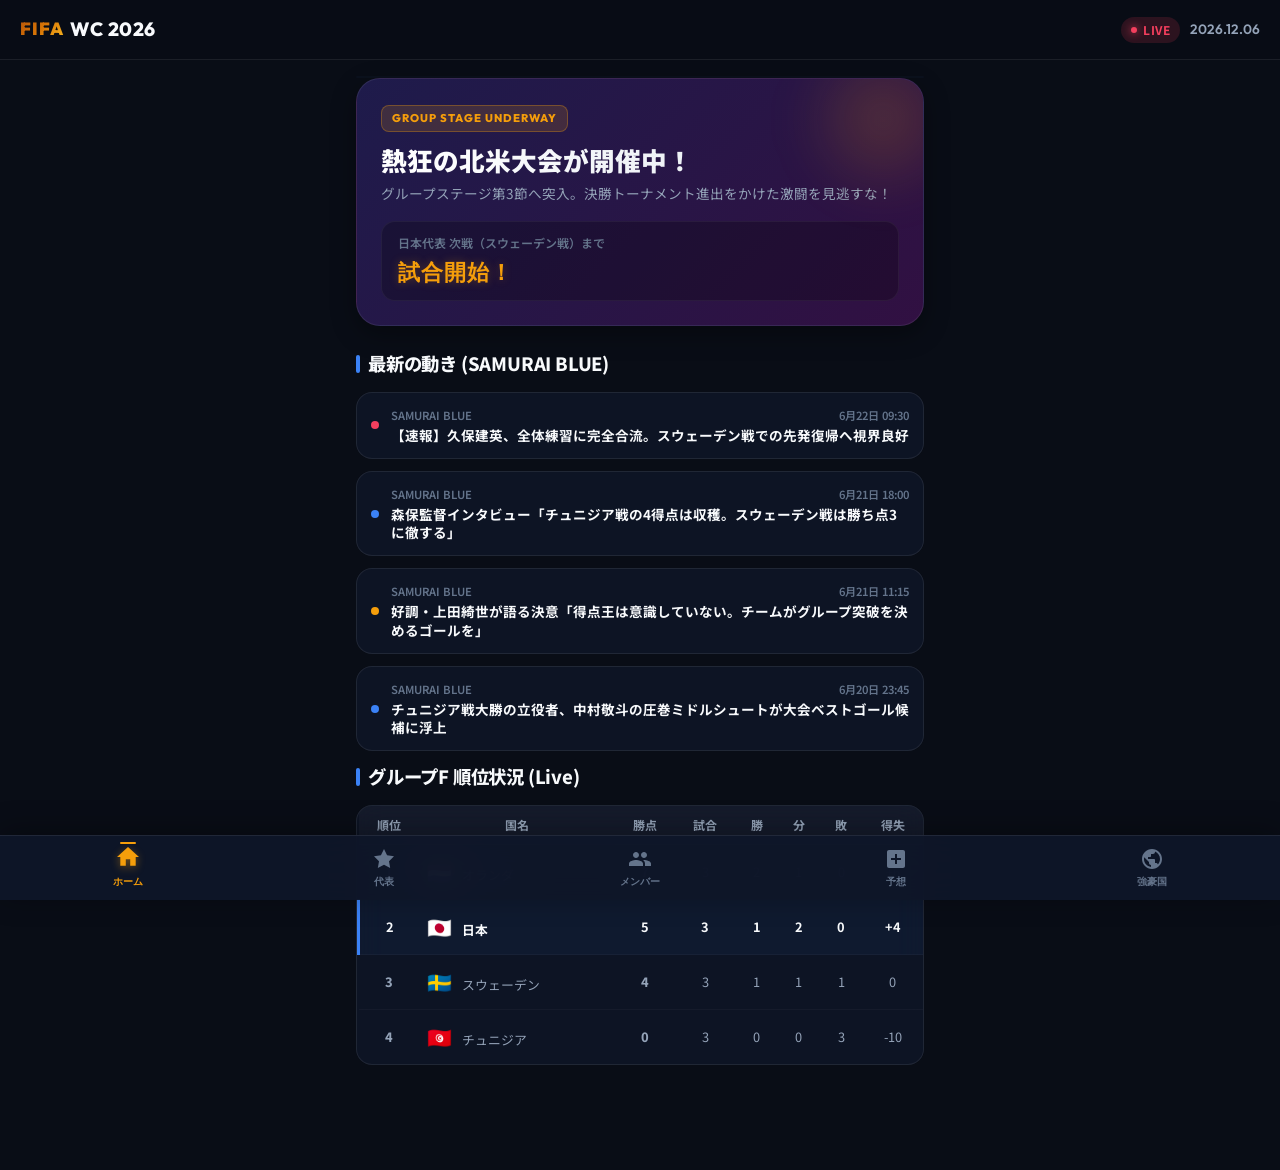
==== commit 9db87068: "fix: synchronize live date, convert to JST, update standings, and add round 32 matches" ====
--- a/index.html
+++ b/index.html
@@ -380,7 +380,7 @@
       <!-- サブタブ：決勝トーナメント予想 -->
       <div id="subtab-predictor-bracket" class="subtab-view">
         <div class="bracket-intro">
-          <p>決勝トーナメント（ラウンド16以降を想定した主要カード）の勝ち抜けチームをタップして、あなたの優勝予想を作成しましょう！</p>
+          <p>決勝トーナメント（ラウンド32でのブラジル戦決定を踏まえた勝ち上がり）の勝ち抜けチームをタップして、あなたの優勝予想を作成しましょう！</p>
         </div>
 
         <div class="bracket-wrapper">
@@ -558,13 +558,53 @@
     </button>
   </nav>
 
+  <!-- Player Detail Modal (for Members Tab) -->
+  <div class="modal-overlay" id="playerDetailModal">
+    <div class="modal-content">
+      <div class="modal-header">
+        <h3>選手プロフィール</h3>
+        <button class="close-btn" id="closeDetailModalBtn">&times;</button>
+      </div>
+      <div class="modal-body" id="playerDetailModalBody">
+        <!-- JSで動的に追加されます -->
+      </div>
+    </div>
+  </div>
+
+  <!-- Toast Notification -->
+  <div class="toast-notification" id="toastNotification">
+    <span class="toast-icon">🔄</span>
+    <span class="toast-message" id="toastMessage">情報を更新しました</span>
+  </div>
+
   <!-- PWA Registration scripts -->
   <script>
     if ('serviceWorker' in navigator) {
       window.addEventListener('load', () => {
         navigator.serviceWorker.register('./sw.js')
-          .then((reg) => console.log('Service Worker registered successfully!', reg.scope))
+          .then((reg) => {
+            console.log('Service Worker registered successfully!', reg.scope);
+            
+            // Check for updates
+            reg.addEventListener('updatefound', () => {
+              const newWorker = reg.installing;
+              newWorker.addEventListener('statechange', () => {
+                if (newWorker.state === 'installed' && navigator.serviceWorker.controller) {
+                  console.log('New Service Worker version ready.');
+                }
+              });
+            });
+          })
           .catch((err) => console.error('Service Worker registration failed:', err));
+      });
+
+      // Reload page when new service worker takes over to apply changes instantly
+      let refreshing = false;
+      navigator.serviceWorker.addEventListener('controllerchange', () => {
+        if (!refreshing) {
+          refreshing = true;
+          window.location.reload();
+        }
       });
     }
   </script>
--- a/style.css
+++ b/style.css
@@ -1957,4 +1957,233 @@
   border: 1px solid rgba(255, 255, 255, 0.03);
 }
 
-
+/* ==========================================================================
+   Custom additions for Player Detail Modal, Stats bars and Toast
+   ========================================================================== */
+
+.player-card {
+  cursor: pointer;
+  transition: transform 0.2s cubic-bezier(0.16, 1, 0.3, 1), background-color 0.2s;
+}
+
+.player-card:active {
+  transform: scale(0.96);
+  background-color: rgba(255, 255, 255, 0.05);
+}
+
+/* Player Detail Modal Styles */
+.player-detail-profile {
+  display: flex;
+  align-items: center;
+  gap: 16px;
+  padding: 16px;
+  background: linear-gradient(135deg, rgba(255, 255, 255, 0.05) 0%, rgba(255, 255, 255, 0.01) 100%);
+  border-radius: 16px;
+  margin-bottom: 16px;
+  border: 1px solid rgba(255, 255, 255, 0.05);
+}
+
+.player-detail-avatar-wrap {
+  width: 72px;
+  height: 72px;
+  border-radius: 50%;
+  overflow: hidden;
+  border: 2.5px solid var(--color-accent);
+  background: var(--bg-tertiary);
+  flex-shrink: 0;
+  box-shadow: var(--shadow-sm);
+}
+
+.player-detail-avatar {
+  width: 100%;
+  height: 100%;
+  object-fit: cover;
+}
+
+.player-detail-meta {
+  flex: 1;
+}
+
+.player-detail-name {
+  font-size: 1.15rem;
+  font-weight: 900;
+  color: var(--text-primary);
+  line-height: 1.2;
+}
+
+.player-detail-subname {
+  font-size: 0.75rem;
+  color: var(--text-secondary);
+  font-family: 'Outfit', sans-serif;
+  margin-top: 2px;
+}
+
+.player-detail-badge-row {
+  display: flex;
+  gap: 6px;
+  margin-top: 8px;
+}
+
+.player-detail-badge {
+  padding: 3px 8px;
+  border-radius: 6px;
+  font-size: 0.65rem;
+  font-weight: 700;
+  font-family: 'Outfit', sans-serif;
+}
+
+.player-detail-badge.number {
+  background: var(--color-accent);
+  color: var(--bg-primary);
+}
+
+.player-detail-badge.position {
+  background: rgba(255, 255, 255, 0.1);
+  color: var(--text-primary);
+  border: 1px solid rgba(255, 255, 255, 0.05);
+}
+
+.player-detail-info-grid {
+  display: grid;
+  grid-template-columns: repeat(3, 1fr);
+  gap: 10px;
+  margin-bottom: 20px;
+}
+
+.player-detail-info-box {
+  background: rgba(255, 255, 255, 0.02);
+  border-radius: 12px;
+  padding: 10px;
+  text-align: center;
+  border: 1px solid rgba(255, 255, 255, 0.03);
+}
+
+.player-detail-info-label {
+  font-size: 0.65rem;
+  color: var(--text-tertiary);
+  margin-bottom: 4px;
+  font-weight: 500;
+}
+
+.player-detail-info-val {
+  font-size: 0.85rem;
+  font-weight: 800;
+  color: var(--text-primary);
+}
+
+.player-detail-stats {
+  background: rgba(255, 255, 255, 0.02);
+  border-radius: 16px;
+  padding: 16px;
+  border: 1px solid rgba(255, 255, 255, 0.03);
+}
+
+.player-detail-stats h4 {
+  font-size: 0.8rem;
+  font-weight: 800;
+  margin-bottom: 12px;
+  color: var(--text-primary);
+}
+
+.player-detail-stat-row {
+  display: flex;
+  align-items: center;
+  gap: 12px;
+  margin-bottom: 10px;
+}
+
+.player-detail-stat-row:last-child {
+  margin-bottom: 0;
+}
+
+.player-detail-stat-name {
+  width: 80px;
+  font-size: 0.72rem;
+  font-weight: 700;
+  color: var(--text-secondary);
+}
+
+.player-detail-stat-bar-outer {
+  flex: 1;
+  height: 8px;
+  background: rgba(255, 255, 255, 0.05);
+  border-radius: 4px;
+  overflow: hidden;
+}
+
+.player-detail-stat-bar-inner {
+  height: 100%;
+  border-radius: 4px;
+  background: linear-gradient(90deg, var(--color-primary) 0%, var(--color-accent) 100%);
+  transition: width 0.6s cubic-bezier(0.16, 1, 0.3, 1);
+}
+
+.player-detail-stat-val {
+  width: 24px;
+  text-align: right;
+  font-size: 0.75rem;
+  font-weight: 800;
+  font-family: 'Outfit', sans-serif;
+  color: var(--text-primary);
+}
+
+.player-detail-desc {
+  font-size: 0.72rem;
+  color: var(--text-secondary);
+  line-height: 1.4;
+  margin-top: 16px;
+  padding: 12px;
+  background: rgba(255, 255, 255, 0.01);
+  border-radius: 10px;
+  border-left: 3.5px solid var(--color-accent);
+}
+
+/* Toast Notification Styles */
+.toast-notification {
+  position: fixed;
+  bottom: 85px; /* Above the navbar */
+  left: 50%;
+  transform: translate(-50%, 80px);
+  background: rgba(15, 23, 42, 0.9);
+  backdrop-filter: blur(15px);
+  border: 1px solid var(--border-glass);
+  padding: 12px 24px;
+  border-radius: 50px;
+  display: flex;
+  align-items: center;
+  gap: 8px;
+  box-shadow: var(--shadow-md);
+  z-index: 9999;
+  transition: transform 0.4s cubic-bezier(0.16, 1, 0.3, 1), opacity 0.4s;
+  opacity: 0;
+  pointer-events: none;
+}
+
+.toast-notification.show {
+  transform: translate(-50%, 0);
+  opacity: 1;
+}
+
+.toast-icon {
+  font-size: 0.9rem;
+  display: inline-block;
+}
+
+.toast-icon.spin {
+  animation: spin 1.2s linear infinite;
+}
+
+@keyframes spin {
+  from { transform: rotate(0deg); }
+  to { transform: rotate(360deg); }
+}
+
+.toast-message {
+  font-size: 0.75rem;
+  font-weight: 700;
+  color: var(--text-primary);
+  white-space: nowrap;
+}
+
+
+
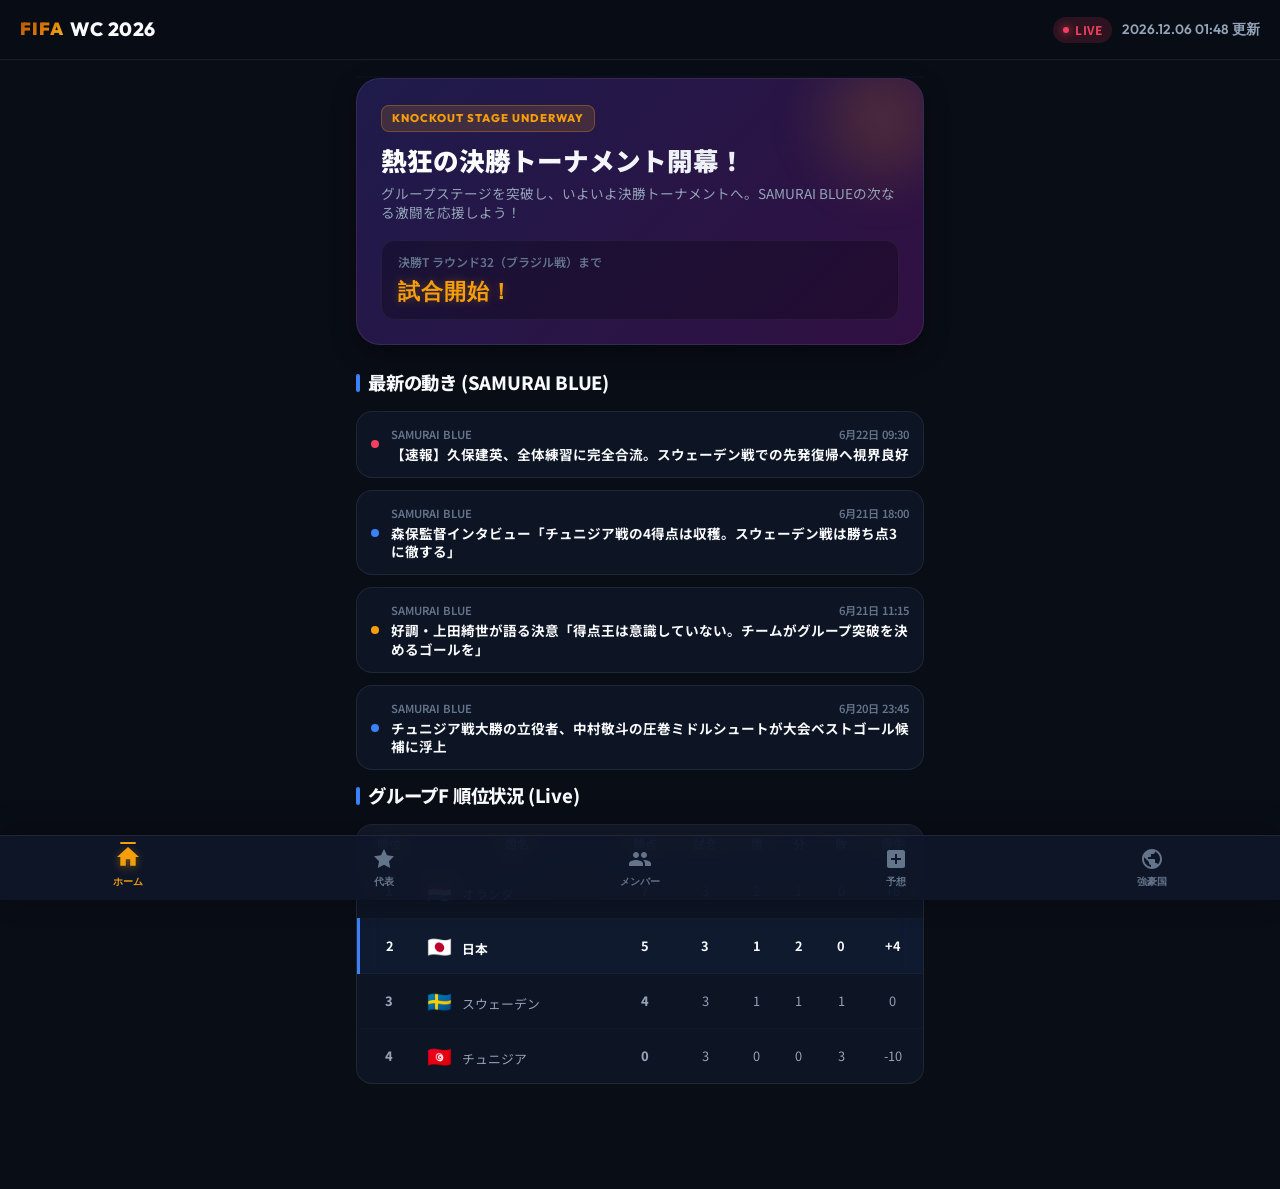
==== commit a962e265: "Update hero stage to Knockout, persist active tab on pull-to-refresh, show update time in headerDate" ====
--- a/index.html
+++ b/index.html
@@ -35,7 +35,7 @@
     </div>
     <div class="header-status">
       <span class="live-indicator"><span class="pulse-dot"></span>LIVE</span>
-      <span class="current-date" id="headerDate">2026.06.22</span>
+      <span class="current-date" id="headerDate">2026.06.22 00:00 更新</span>
     </div>
   </header>
 
@@ -57,12 +57,12 @@
       <div class="hero-card">
         <div class="hero-bg-accent"></div>
         <div class="hero-content">
-          <span class="badge">GROUP STAGE UNDERWAY</span>
-          <h1>熱狂の北米大会が開催中！</h1>
-          <p>グループステージ第3節へ突入。決勝トーナメント進出をかけた激闘を見逃すな！</p>
+          <span class="badge">KNOCKOUT STAGE UNDERWAY</span>
+          <h1>熱狂の決勝トーナメント開幕！</h1>
+          <p>グループステージを突破し、いよいよ決勝トーナメントへ。SAMURAI BLUEの次なる激闘を応援しよう！</p>
           <div class="countdown-container">
-            <div class="countdown-label">日本代表 次戦（スウェーデン戦）まで</div>
-            <div class="countdown-timer" id="countdownTimer">03日 12時間 45分</div>
+            <div class="countdown-label">決勝T ラウンド32（ブラジル戦）まで</div>
+            <div class="countdown-timer" id="countdownTimer">--日 --時間 --分</div>
           </div>
         </div>
       </div>
@@ -115,7 +115,7 @@
         <div class="match-card-list">
           <!-- 試合1 -->
           <div class="match-card completed">
-            <div class="match-meta">第1節 - 6月14日 (日) | 試合終了</div>
+            <div class="match-meta">第1節 - 日本時間 6月19日 (金) 04:00 | 試合終了</div>
             <div class="match-teams">
               <div class="team-row">
                 <span class="flag">🇳🇱</span>
@@ -134,8 +134,8 @@
             </div>
           </div>
           <!-- 試合2 -->
-          <div class="match-card completed highlight">
-            <div class="match-meta">第2節 - 6月20日 (土) | 試合終了</div>
+          <div class="match-card completed">
+            <div class="match-meta">第2節 - 日本時間 6月22日 (月) 04:00 | 試合終了</div>
             <div class="match-teams">
               <div class="team-row">
                 <span class="flag">🇯🇵</span>
@@ -154,22 +154,42 @@
             </div>
           </div>
           <!-- 試合3 -->
-          <div class="match-card upcoming">
-            <div class="match-meta">第3節 - 6月25日 (木) | 16:00 (日本時間 6月26日 05:00)</div>
+          <div class="match-card completed highlight">
+            <div class="match-meta">第3節 - 日本時間 6月26日 (金) 00:00 | 試合終了</div>
             <div class="match-teams">
               <div class="team-row">
                 <span class="flag">🇯🇵</span>
                 <span class="team-name">日本</span>
-                <span class="score">-</span>
+                <span class="score">1</span>
               </div>
               <div class="team-row">
                 <span class="flag">🇸🇪</span>
                 <span class="team-name">スウェーデン</span>
+                <span class="score">1</span>
+              </div>
+            </div>
+            <div class="match-detail-summary">
+              <p>【得点者】日：板倉 (55分) / ス：フォルスベリ (72分)</p>
+              <p class="summary-text">板倉のヘディングシュートで先制するも、後半スウェーデンの猛攻に遭いドロー。グループ2位での決勝T進出が確定！</p>
+            </div>
+          </div>
+          <!-- 試合4 (決勝Tラウンド32) -->
+          <div class="match-card upcoming">
+            <div class="match-meta">決勝T ラウンド32 - 日本時間 6月30日 (火) 02:00 | 対戦確定</div>
+            <div class="match-teams">
+              <div class="team-row">
+                <span class="flag">🇧🇷</span>
+                <span class="team-name">ブラジル</span>
                 <span class="score">-</span>
               </div>
+              <div class="team-row">
+                <span class="flag">🇯🇵</span>
+                <span class="team-name font-bold">日本</span>
+                <span class="score">-</span>
+              </div>
             </div>
             <div class="match-action-area">
-              <button class="btn btn-primary btn-sm predict-btn-shortcut">試合結果を予想する</button>
+              <button class="btn btn-primary btn-sm predict-btn-shortcut" onclick="goToPredictorTab()">オッズ・AI予想を見る</button>
             </div>
           </div>
         </div>
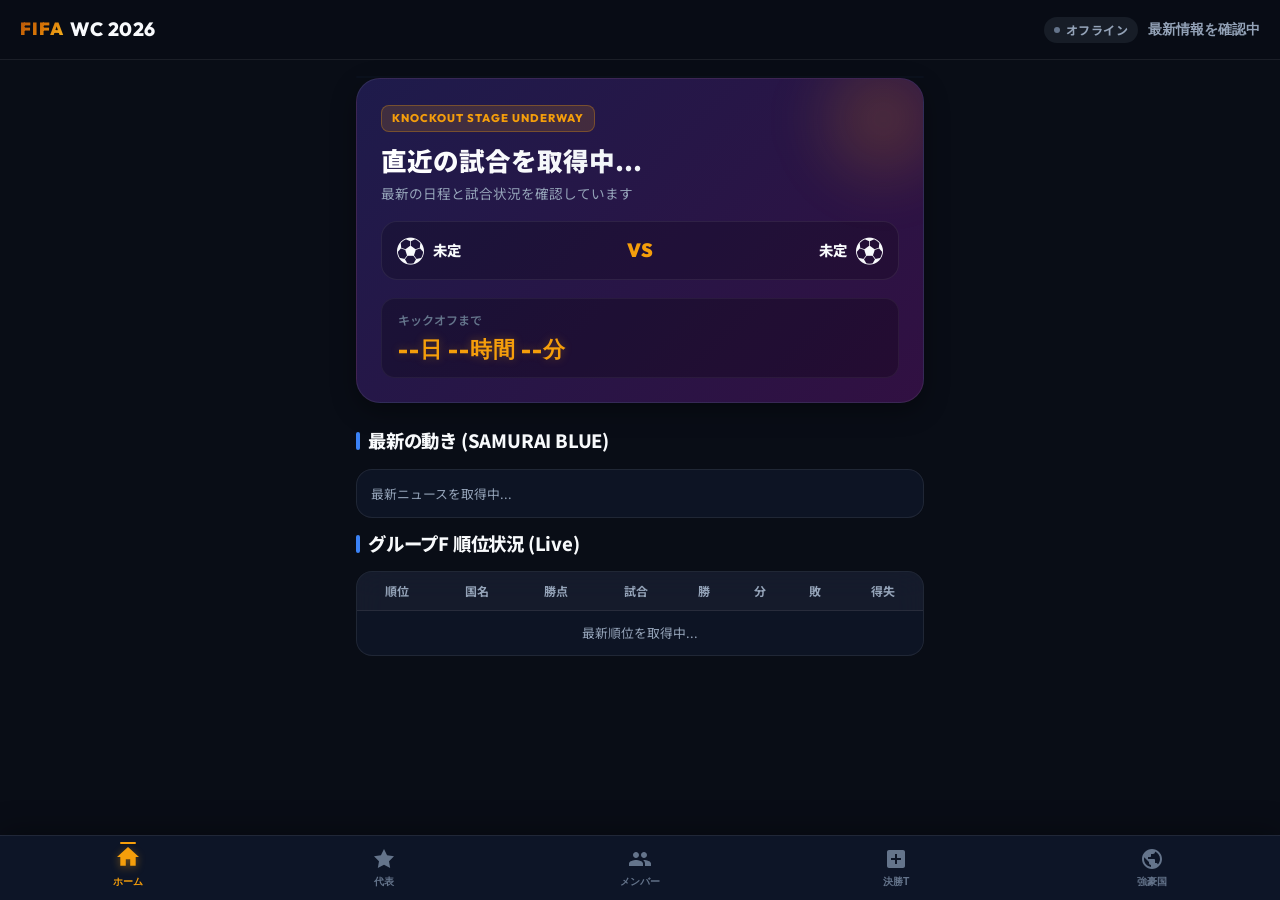
==== commit 2fca09d2: "Add live World Cup data and knockout views" ====
--- a/index.html
+++ b/index.html
@@ -34,8 +34,8 @@
       <span class="logo-title">WC 2026</span>
     </div>
     <div class="header-status">
-      <span class="live-indicator"><span class="pulse-dot"></span>LIVE</span>
-      <span class="current-date" id="headerDate">2026.06.22 00:00 更新</span>
+      <span class="live-indicator" id="connectionStatus"><span class="pulse-dot"></span><span id="connectionStatusText">更新確認中</span></span>
+      <span class="current-date" id="headerDate">--.--.-- --:--</span>
     </div>
   </header>
 
@@ -57,11 +57,22 @@
       <div class="hero-card">
         <div class="hero-bg-accent"></div>
         <div class="hero-content">
-          <span class="badge">KNOCKOUT STAGE UNDERWAY</span>
-          <h1>熱狂の決勝トーナメント開幕！</h1>
-          <p>グループステージを突破し、いよいよ決勝トーナメントへ。SAMURAI BLUEの次なる激闘を応援しよう！</p>
+          <span class="badge" id="featuredMatchBadge">KNOCKOUT STAGE UNDERWAY</span>
+          <h1 id="featuredMatchTitle">直近の試合を取得中...</h1>
+          <p id="featuredMatchMeta">最新の日程と試合状況を確認しています</p>
+          <div class="featured-matchup" id="featuredMatchup" hidden>
+            <div class="featured-team">
+              <span class="featured-flag" id="featuredFlagA">⚽</span>
+              <span class="featured-team-name" id="featuredTeamA">未定</span>
+            </div>
+            <div class="featured-score" id="featuredScore">VS</div>
+            <div class="featured-team featured-team-away">
+              <span class="featured-flag" id="featuredFlagB">⚽</span>
+              <span class="featured-team-name" id="featuredTeamB">未定</span>
+            </div>
+          </div>
           <div class="countdown-container">
-            <div class="countdown-label">決勝T ラウンド32（ブラジル戦）まで</div>
+            <div class="countdown-label" id="countdownLabel">キックオフまで</div>
             <div class="countdown-timer" id="countdownTimer">--日 --時間 --分</div>
           </div>
         </div>
@@ -75,7 +86,7 @@
       </div>
 
       <div class="section-title">
-        <h2>グループF 順位状況 (Live)</h2>
+        <h2 id="homeGroupTitle">グループF 順位状況 (Live)</h2>
       </div>
       <div class="group-mini-table">
         <table class="styled-table">
@@ -102,7 +113,7 @@
     <section id="tab-japan" class="tab-view">
       <div class="view-header">
         <h1>SAMURAI BLUE</h1>
-        <p>グループF：オランダ、日本、スウェーデン、チュニジア</p>
+        <p id="japanGroupDescription">グループF：最新情報を取得中...</p>
       </div>
 
       <div class="sub-tabs">
@@ -112,86 +123,8 @@
 
       <!-- サブタブ：試合結果 -->
       <div id="subtab-japan-results" class="subtab-view active">
-        <div class="match-card-list">
-          <!-- 試合1 -->
-          <div class="match-card completed">
-            <div class="match-meta">第1節 - 日本時間 6月19日 (金) 04:00 | 試合終了</div>
-            <div class="match-teams">
-              <div class="team-row">
-                <span class="flag">🇳🇱</span>
-                <span class="team-name">オランダ</span>
-                <span class="score">2</span>
-              </div>
-              <div class="team-row">
-                <span class="flag">🇯🇵</span>
-                <span class="team-name">日本</span>
-                <span class="score">2</span>
-              </div>
-            </div>
-            <div class="match-detail-summary">
-              <p>【得点者】日：堂安 (35分), 鎌田 (78分) / オ：ガクポ (12分), デパイ (88分 PK)</p>
-              <p class="summary-text">強豪オランダ相手に先制されるも逆転。終了間際のPKで引き分けに終わるが、貴重な勝点1を獲得！</p>
-            </div>
-          </div>
-          <!-- 試合2 -->
-          <div class="match-card completed">
-            <div class="match-meta">第2節 - 日本時間 6月22日 (月) 04:00 | 試合終了</div>
-            <div class="match-teams">
-              <div class="team-row">
-                <span class="flag">🇯🇵</span>
-                <span class="team-name font-bold">日本</span>
-                <span class="score font-bold">4</span>
-              </div>
-              <div class="team-row">
-                <span class="flag">🇹🇳</span>
-                <span class="team-name">チュニジア</span>
-                <span class="score">0</span>
-              </div>
-            </div>
-            <div class="match-detail-summary">
-              <p>【得点者】日：上田 (8分, 42分), 久保 (61分), 中村 (85分)</p>
-              <p class="summary-text">上田の2得点を含む怒涛のゴールラッシュ。終始試合を支配し、無失点でワールドカップ初勝利！</p>
-            </div>
-          </div>
-          <!-- 試合3 -->
-          <div class="match-card completed highlight">
-            <div class="match-meta">第3節 - 日本時間 6月26日 (金) 00:00 | 試合終了</div>
-            <div class="match-teams">
-              <div class="team-row">
-                <span class="flag">🇯🇵</span>
-                <span class="team-name">日本</span>
-                <span class="score">1</span>
-              </div>
-              <div class="team-row">
-                <span class="flag">🇸🇪</span>
-                <span class="team-name">スウェーデン</span>
-                <span class="score">1</span>
-              </div>
-            </div>
-            <div class="match-detail-summary">
-              <p>【得点者】日：板倉 (55分) / ス：フォルスベリ (72分)</p>
-              <p class="summary-text">板倉のヘディングシュートで先制するも、後半スウェーデンの猛攻に遭いドロー。グループ2位での決勝T進出が確定！</p>
-            </div>
-          </div>
-          <!-- 試合4 (決勝Tラウンド32) -->
-          <div class="match-card upcoming">
-            <div class="match-meta">決勝T ラウンド32 - 日本時間 6月30日 (火) 02:00 | 対戦確定</div>
-            <div class="match-teams">
-              <div class="team-row">
-                <span class="flag">🇧🇷</span>
-                <span class="team-name">ブラジル</span>
-                <span class="score">-</span>
-              </div>
-              <div class="team-row">
-                <span class="flag">🇯🇵</span>
-                <span class="team-name font-bold">日本</span>
-                <span class="score">-</span>
-              </div>
-            </div>
-            <div class="match-action-area">
-              <button class="btn btn-primary btn-sm predict-btn-shortcut" onclick="goToPredictorTab()">オッズ・AI予想を見る</button>
-            </div>
-          </div>
+        <div class="match-card-list" id="japanMatchList">
+          <div class="match-card loading-card">最新の試合結果・日程を取得中...</div>
         </div>
       </div>
 
@@ -287,21 +220,54 @@
     <!-- ==================== PREDICTOR TAB ==================== -->
     <section id="tab-predictor" class="tab-view">
       <div class="view-header">
-        <h1>海外オッズ予想 &amp; シミュレーター</h1>
-        <p>海外ブックメーカーオッズのリアルタイム予測と決勝トーナメント勝敗予想</p>
+        <h1>決勝トーナメント</h1>
+        <p>最新の組み合わせ・試合日程・結果と予想シミュレーター</p>
       </div>
 
       <div class="sub-tabs">
-        <button class="sub-tab-btn active" data-subtab="predictor-game">海外オッズ・AI予想</button>
-        <button class="sub-tab-btn" data-subtab="predictor-bracket">決勝トーナメント予想</button>
+        <button class="sub-tab-btn active" data-subtab="predictor-tournament">大会</button>
+        <button class="sub-tab-btn" data-subtab="predictor-game">対戦予測</button>
+        <button class="sub-tab-btn" data-subtab="predictor-bracket">優勝予想</button>
+      </div>
+
+      <!-- サブタブ：実際の決勝トーナメント -->
+      <div id="subtab-predictor-tournament" class="subtab-view active">
+        <div class="tournament-live-header">
+          <div>
+            <span class="live-data-badge"><span class="pulse-dot"></span> LIVE DATA</span>
+            <h3>決勝トーナメント表</h3>
+            <p>各ラウンドの組み合わせと勝ち上がりを表示します。表は横・縦にスクロールできます。</p>
+          </div>
+          <span class="tournament-updated-at" id="tournamentUpdatedAt">最新情報を取得中</span>
+        </div>
+
+        <div class="tournament-legend" aria-label="試合状態の凡例">
+          <span><i class="legend-dot live"></i>試合中</span>
+          <span><i class="legend-dot completed"></i>試合終了</span>
+          <span><i class="legend-dot upcoming"></i>予定</span>
+        </div>
+
+        <div class="live-tournament-scroll">
+          <div class="live-tournament-bracket" id="liveTournamentBracket" aria-live="polite">
+            <div class="tournament-loading">最新のトーナメント表を取得中...</div>
+          </div>
+        </div>
+
+        <div class="tournament-schedule-heading">
+          <h3>試合日程・結果一覧</h3>
+          <p>ラウンド別に日本時間で表示</p>
+        </div>
+        <div class="knockout-schedule-list" id="knockoutScheduleList" aria-live="polite">
+          <div class="match-card loading-card">最新の日程・結果を取得中...</div>
+        </div>
       </div>
 
       <!-- サブタブ：海外オッズ予想 -->
-      <div id="subtab-predictor-game" class="subtab-view active">
+      <div id="subtab-predictor-game" class="subtab-view">
         
         <div class="odds-predictor-card">
           <h3>対戦カード＆オッズ分析</h3>
-          <p class="card-desc">対戦チームを選択すると、海外の主要ブックメーカーの最新オッズとAI勝敗確率をリアルタイム計算します。</p>
+          <p class="card-desc">最新の対戦カードを選択すると、チームレーティングから参考オッズと勝敗確率を計算します。</p>
           
           <div class="match-select-container">
             <label for="oddsMatchSelector" class="select-label">対象の対戦カードを選択:</label>
@@ -329,12 +295,12 @@
 
         <!-- オッズ表示セクション -->
         <div class="odds-display-card">
-          <h4>🏆 海外ブックメーカー オッズ比較</h4>
+          <h4>🏆 レーティング換算 参考オッズ</h4>
           <div class="odds-table-container">
             <table class="odds-table">
               <thead>
                 <tr>
-                  <th>ブックメーカー</th>
+                  <th>計算モデル</th>
                   <th id="labelWinA">チームA 勝</th>
                   <th>引き分け</th>
                   <th id="labelWinB">チームB 勝</th>
@@ -342,19 +308,19 @@
               </thead>
               <tbody>
                 <tr id="bookmaker-bet365">
-                  <td class="bookie-name"><span class="bookie-logo green">bet365</span></td>
+                  <td class="bookie-name"><span class="bookie-logo green">標準</span></td>
                   <td class="odds-val" id="oddsA-bet365">-</td>
                   <td class="odds-val" id="oddsD-bet365">-</td>
                   <td class="odds-val" id="oddsB-bet365">-</td>
                 </tr>
                 <tr id="bookmaker-williamhill">
-                  <td class="bookie-name"><span class="bookie-logo blue">William Hill</span></td>
+                  <td class="bookie-name"><span class="bookie-logo blue">安定重視</span></td>
                   <td class="odds-val" id="oddsA-williamhill">-</td>
                   <td class="odds-val" id="oddsD-williamhill">-</td>
                   <td class="odds-val" id="oddsB-williamhill">-</td>
                 </tr>
                 <tr id="bookmaker-unibet">
-                  <td class="bookie-name"><span class="bookie-logo red">1xBet</span></td>
+                  <td class="bookie-name"><span class="bookie-logo red">攻撃重視</span></td>
                   <td class="odds-val" id="oddsA-unibet">-</td>
                   <td class="odds-val" id="oddsD-unibet">-</td>
                   <td class="odds-val" id="oddsB-unibet">-</td>
@@ -382,14 +348,14 @@
           </div>
 
           <div class="score-predictions-section">
-            <h5>🎯 最も確率の高いスコア予想 (海外AI)</h5>
+            <h5>🎯 最も確率の高いスコア予想</h5>
             <ol class="score-pred-list" id="scorePredList">
               <!-- JSで動的に追加されます -->
             </ol>
           </div>
 
           <div class="tactical-commentary-section">
-            <h5>📝 ブックメーカー・AI分析レポート</h5>
+            <h5>📝 レーティングモデル分析</h5>
             <p class="analysis-text" id="aiAnalysisText">
               ロード中...
             </p>
@@ -400,7 +366,7 @@
       <!-- サブタブ：決勝トーナメント予想 -->
       <div id="subtab-predictor-bracket" class="subtab-view">
         <div class="bracket-intro">
-          <p>決勝トーナメント（ラウンド32でのブラジル戦決定を踏まえた勝ち上がり）の勝ち抜けチームをタップして、あなたの優勝予想を作成しましょう！</p>
+          <p>自由に勝ち抜けチームを選ぶ予想シミュレーターです。実際の大会結果・組み合わせとは連動しません。</p>
         </div>
 
         <div class="bracket-wrapper">
@@ -568,7 +534,7 @@
       <svg class="nav-icon" viewBox="0 0 24 24">
         <path d="M19 3H5c-1.1 0-2 .9-2 2v14c0 1.1.9 2 2 2h14c1.1 0 2-.9 2-2V5c0-1.1-.9-2-2-2zm-2 10h-4v4h-2v-4H7v-2h4V7h2v4h4v2z"/>
       </svg>
-      <span class="nav-label">予想</span>
+      <span class="nav-label">決勝T</span>
     </button>
     <button class="nav-item" data-tab="powers">
       <svg class="nav-icon" viewBox="0 0 24 24">
@@ -601,9 +567,10 @@
   <script>
     if ('serviceWorker' in navigator) {
       window.addEventListener('load', () => {
-        navigator.serviceWorker.register('./sw.js')
+        navigator.serviceWorker.register('./sw.js', { updateViaCache: 'none' })
           .then((reg) => {
             console.log('Service Worker registered successfully!', reg.scope);
+            reg.update().catch(() => {});
             
             // Check for updates
             reg.addEventListener('updatefound', () => {
@@ -630,6 +597,7 @@
   </script>
   
   <!-- Custom Logic JS -->
+  <script src="live-data.js"></script>
   <script src="app.js"></script>
 </body>
 </html>
--- a/style.css
+++ b/style.css
@@ -101,6 +101,8 @@
   align-items: center;
   gap: 6px;
   font-family: 'Outfit', sans-serif;
+  flex-shrink: 0;
+  white-space: nowrap;
 }
 
 .logo-accent {
@@ -137,6 +139,27 @@
   letter-spacing: 0.5px;
 }
 
+.live-indicator.updating {
+  background-color: rgba(59, 130, 246, 0.15);
+  color: #93c5fd;
+}
+
+.live-indicator.updating .pulse-dot {
+  background-color: var(--color-primary);
+  box-shadow: 0 0 8px var(--color-primary);
+}
+
+.live-indicator.offline {
+  background-color: rgba(100, 116, 139, 0.16);
+  color: var(--text-secondary);
+}
+
+.live-indicator.offline .pulse-dot {
+  background-color: var(--text-tertiary);
+  box-shadow: none;
+  animation: none;
+}
+
 .pulse-dot {
   width: 6px;
   height: 6px;
@@ -151,6 +174,41 @@
   color: var(--text-secondary);
   font-size: 0.85rem;
   font-weight: 600;
+  white-space: nowrap;
+}
+
+@media (max-width: 430px) {
+  .app-header {
+    padding-left: 14px;
+    padding-right: 14px;
+  }
+
+  .header-logo {
+    gap: 4px;
+  }
+
+  .logo-accent {
+    font-size: 0.9rem;
+  }
+
+  .logo-title {
+    font-size: 1rem;
+  }
+
+  .header-status {
+    gap: 6px;
+    min-width: 0;
+  }
+
+  .live-indicator {
+    gap: 4px;
+    padding: 3px 7px;
+    font-size: 0.62rem;
+  }
+
+  .current-date {
+    font-size: 0.68rem;
+  }
 }
 
 /* iOS Bottom Nav Bar */
@@ -303,6 +361,53 @@
   line-height: 1.4;
 }
 
+.featured-matchup {
+  display: grid;
+  grid-template-columns: minmax(0, 1fr) auto minmax(0, 1fr);
+  align-items: center;
+  gap: 12px;
+  margin: 4px 0 18px;
+  padding: 14px;
+  background: rgba(0, 0, 0, 0.2);
+  border: 1px solid rgba(255, 255, 255, 0.07);
+  border-radius: 16px;
+}
+
+.featured-team {
+  min-width: 0;
+  display: flex;
+  align-items: center;
+  gap: 8px;
+}
+
+.featured-team-away {
+  flex-direction: row-reverse;
+  text-align: right;
+}
+
+.featured-flag {
+  flex: 0 0 auto;
+  font-size: 1.8rem;
+  line-height: 1;
+}
+
+.featured-team-name {
+  min-width: 0;
+  color: var(--text-primary);
+  font-size: 0.9rem;
+  font-weight: 800;
+  line-height: 1.25;
+}
+
+.featured-score {
+  color: var(--color-accent);
+  font-family: 'Outfit', sans-serif;
+  font-size: 1.2rem;
+  font-weight: 900;
+  letter-spacing: 1px;
+  white-space: nowrap;
+}
+
 .countdown-container {
   background: rgba(0, 0, 0, 0.25);
   padding: 12px 16px;
@@ -578,6 +683,18 @@
 .match-card.highlight {
   border-color: rgba(59, 130, 246, 0.4);
   box-shadow: 0 4px 20px rgba(59, 130, 246, 0.15);
+}
+
+.match-card.live-match {
+  border-color: rgba(244, 63, 94, 0.55);
+  box-shadow: 0 4px 20px rgba(244, 63, 94, 0.14);
+}
+
+.loading-card,
+.empty-state-card {
+  color: var(--text-secondary);
+  font-size: 0.8rem;
+  text-align: center;
 }
 
 .match-meta {
@@ -1164,6 +1281,323 @@
   line-height: 1.45;
 }
 
+/* Live tournament bracket & knockout schedule */
+.tournament-live-header {
+  display: flex;
+  justify-content: space-between;
+  gap: 16px;
+  align-items: flex-start;
+  background: var(--gradient-glow);
+  border: 1px solid var(--border-glass);
+  border-radius: 18px;
+  padding: 16px;
+  margin-bottom: 12px;
+}
+
+.tournament-live-header h3 {
+  font-size: 1.05rem;
+  margin: 6px 0 3px;
+}
+
+.tournament-live-header p {
+  color: var(--text-secondary);
+  font-size: 0.72rem;
+  line-height: 1.45;
+}
+
+.live-data-badge {
+  display: inline-flex;
+  align-items: center;
+  gap: 5px;
+  color: var(--color-error);
+  font-family: 'Outfit', sans-serif;
+  font-size: 0.62rem;
+  font-weight: 900;
+  letter-spacing: 0.8px;
+}
+
+.tournament-updated-at {
+  color: var(--text-tertiary);
+  font-size: 0.62rem;
+  font-weight: 700;
+  white-space: nowrap;
+}
+
+.tournament-legend {
+  display: flex;
+  align-items: center;
+  gap: 14px;
+  margin: 0 4px 10px;
+  color: var(--text-secondary);
+  font-size: 0.66rem;
+  font-weight: 700;
+}
+
+.tournament-legend span {
+  display: inline-flex;
+  align-items: center;
+  gap: 5px;
+}
+
+.legend-dot {
+  width: 7px;
+  height: 7px;
+  border-radius: 50%;
+  display: inline-block;
+}
+
+.legend-dot.live { background: var(--color-error); box-shadow: 0 0 7px var(--color-error); }
+.legend-dot.completed { background: var(--color-success); }
+.legend-dot.upcoming { background: var(--color-primary); }
+
+.live-tournament-scroll {
+  max-height: 72vh;
+  overflow: auto;
+  overscroll-behavior: contain;
+  scrollbar-width: thin;
+  background: rgba(2, 6, 23, 0.7);
+  border: 1px solid var(--border-glass);
+  border-radius: 18px;
+  margin-bottom: 22px;
+}
+
+.live-tournament-bracket {
+  display: flex;
+  align-items: stretch;
+  gap: 30px;
+  min-width: 1240px;
+  min-height: 1380px;
+  padding: 14px;
+}
+
+.tournament-loading {
+  position: sticky;
+  left: 16px;
+  align-self: flex-start;
+  color: var(--text-secondary);
+  font-size: 0.8rem;
+  padding: 20px;
+}
+
+.live-bracket-round {
+  width: 220px;
+  flex: 0 0 220px;
+  display: flex;
+  flex-direction: column;
+}
+
+.live-bracket-round-title {
+  position: sticky;
+  top: 0;
+  z-index: 4;
+  display: flex;
+  justify-content: space-between;
+  align-items: center;
+  min-height: 42px;
+  padding: 8px 10px;
+  border-radius: 10px;
+  background: rgba(15, 23, 42, 0.96);
+  border: 1px solid var(--border-glass);
+  box-shadow: var(--shadow-sm);
+}
+
+.live-bracket-round-title span {
+  color: var(--color-accent);
+  font-family: 'Outfit', sans-serif;
+  font-size: 0.65rem;
+  font-weight: 900;
+}
+
+.live-bracket-round-title strong {
+  font-size: 0.74rem;
+}
+
+.live-bracket-round-matches {
+  flex: 1;
+  min-height: 1310px;
+  display: flex;
+  flex-direction: column;
+  justify-content: space-around;
+  gap: 6px;
+  padding: 6px 0;
+}
+
+.live-bracket-match {
+  position: relative;
+  flex: 0 0 auto;
+  overflow: visible;
+  background: rgba(15, 23, 42, 0.9);
+  border: 1px solid var(--border-glass);
+  border-radius: 10px;
+  box-shadow: var(--shadow-sm);
+}
+
+.live-bracket-match::after {
+  content: '';
+  position: absolute;
+  left: 100%;
+  top: 50%;
+  width: 31px;
+  border-top: 1px solid rgba(148, 163, 184, 0.25);
+}
+
+.live-bracket-round:last-child .live-bracket-match::after {
+  display: none;
+}
+
+.live-bracket-match.live { border-color: rgba(244, 63, 94, 0.65); }
+.live-bracket-match.completed { border-color: rgba(16, 185, 129, 0.28); }
+.live-bracket-match.upcoming { border-color: rgba(59, 130, 246, 0.28); }
+
+.live-bracket-match-meta {
+  display: flex;
+  justify-content: space-between;
+  gap: 6px;
+  padding: 4px 7px;
+  color: var(--text-tertiary);
+  font-size: 0.53rem;
+  font-weight: 700;
+  border-bottom: 1px solid rgba(255, 255, 255, 0.04);
+}
+
+.live-bracket-team {
+  min-height: 23px;
+  display: grid;
+  grid-template-columns: 19px minmax(0, 1fr) 18px;
+  align-items: center;
+  gap: 4px;
+  padding: 3px 7px;
+  color: var(--text-secondary);
+  font-size: 0.64rem;
+}
+
+.live-bracket-team + .live-bracket-team {
+  border-top: 1px solid rgba(255, 255, 255, 0.04);
+}
+
+.live-bracket-team.winner {
+  color: var(--color-success);
+  background: rgba(16, 185, 129, 0.08);
+  font-weight: 800;
+}
+
+.live-bracket-team.placeholder {
+  color: var(--text-tertiary);
+}
+
+.live-bracket-flag { font-size: 0.85rem; }
+.live-bracket-team-name { overflow: hidden; text-overflow: ellipsis; white-space: nowrap; }
+.live-bracket-team strong { text-align: right; font-family: 'Outfit', sans-serif; }
+
+.live-bracket-status {
+  padding: 3px 7px;
+  border-top: 1px solid rgba(255, 255, 255, 0.04);
+  color: var(--text-tertiary);
+  font-size: 0.53rem;
+  font-weight: 800;
+  text-align: right;
+}
+
+.live-bracket-status.live { color: var(--color-error); }
+.live-bracket-status.completed { color: var(--color-success); }
+.live-bracket-status.upcoming { color: #93c5fd; }
+
+.live-bracket-empty {
+  color: var(--text-tertiary);
+  font-size: 0.7rem;
+  text-align: center;
+}
+
+.tournament-schedule-heading {
+  margin: 0 2px 12px;
+}
+
+.tournament-schedule-heading h3 { font-size: 1.05rem; }
+.tournament-schedule-heading p { color: var(--text-tertiary); font-size: 0.68rem; }
+
+.knockout-schedule-list,
+.knockout-stage-group,
+.knockout-stage-matches {
+  display: flex;
+  flex-direction: column;
+}
+
+.knockout-schedule-list { gap: 22px; }
+.knockout-stage-group { gap: 10px; }
+.knockout-stage-matches { gap: 10px; }
+
+.knockout-stage-heading {
+  display: flex;
+  justify-content: space-between;
+  align-items: center;
+  padding-bottom: 7px;
+  border-bottom: 1px solid var(--border-glass);
+}
+
+.knockout-stage-heading h4 { font-size: 0.9rem; }
+.knockout-stage-heading span { color: var(--text-tertiary); font-size: 0.65rem; }
+
+.knockout-schedule-card {
+  overflow: hidden;
+  background: var(--bg-glass);
+  border: 1px solid var(--border-glass);
+  border-radius: 14px;
+  box-shadow: var(--shadow-sm);
+}
+
+.knockout-schedule-card.live { border-color: rgba(244, 63, 94, 0.55); }
+.knockout-schedule-card.highlight { box-shadow: 0 0 20px rgba(59, 130, 246, 0.13); }
+
+.knockout-schedule-meta,
+.knockout-schedule-footer {
+  display: flex;
+  justify-content: space-between;
+  align-items: center;
+  gap: 10px;
+  padding: 8px 11px;
+  color: var(--text-tertiary);
+  font-size: 0.62rem;
+  font-weight: 700;
+}
+
+.knockout-schedule-meta { border-bottom: 1px solid rgba(255, 255, 255, 0.04); }
+.knockout-schedule-footer { border-top: 1px solid rgba(255, 255, 255, 0.04); }
+.knockout-schedule-footer span { overflow: hidden; text-overflow: ellipsis; white-space: nowrap; }
+.knockout-schedule-footer a { color: #93c5fd; text-decoration: none; white-space: nowrap; }
+
+.schedule-status { font-size: 0.6rem; white-space: nowrap; }
+.schedule-status.live { color: var(--color-error); }
+.schedule-status.completed { color: var(--color-success); }
+.schedule-status.upcoming { color: #93c5fd; }
+
+.knockout-schedule-teams { padding: 6px 11px; }
+.schedule-team-row {
+  display: grid;
+  grid-template-columns: 28px minmax(0, 1fr) 26px;
+  align-items: center;
+  gap: 5px;
+  min-height: 32px;
+}
+
+.schedule-team-row.winner .team-name,
+.schedule-team-row.winner .score {
+  color: var(--color-success);
+  font-weight: 900;
+}
+
+@media (max-width: 430px) {
+  #tab-predictor > .sub-tabs .sub-tab-btn {
+    padding-left: 5px;
+    padding-right: 5px;
+    font-size: 0.72rem;
+  }
+
+  .tournament-live-header {
+    flex-direction: column;
+    gap: 8px;
+  }
+}
+
 /* Tournament Bracket Predictor */
 .bracket-intro {
   font-size: 0.78rem;
@@ -2184,6 +2618,3 @@
   color: var(--text-primary);
   white-space: nowrap;
 }
-
-
-
